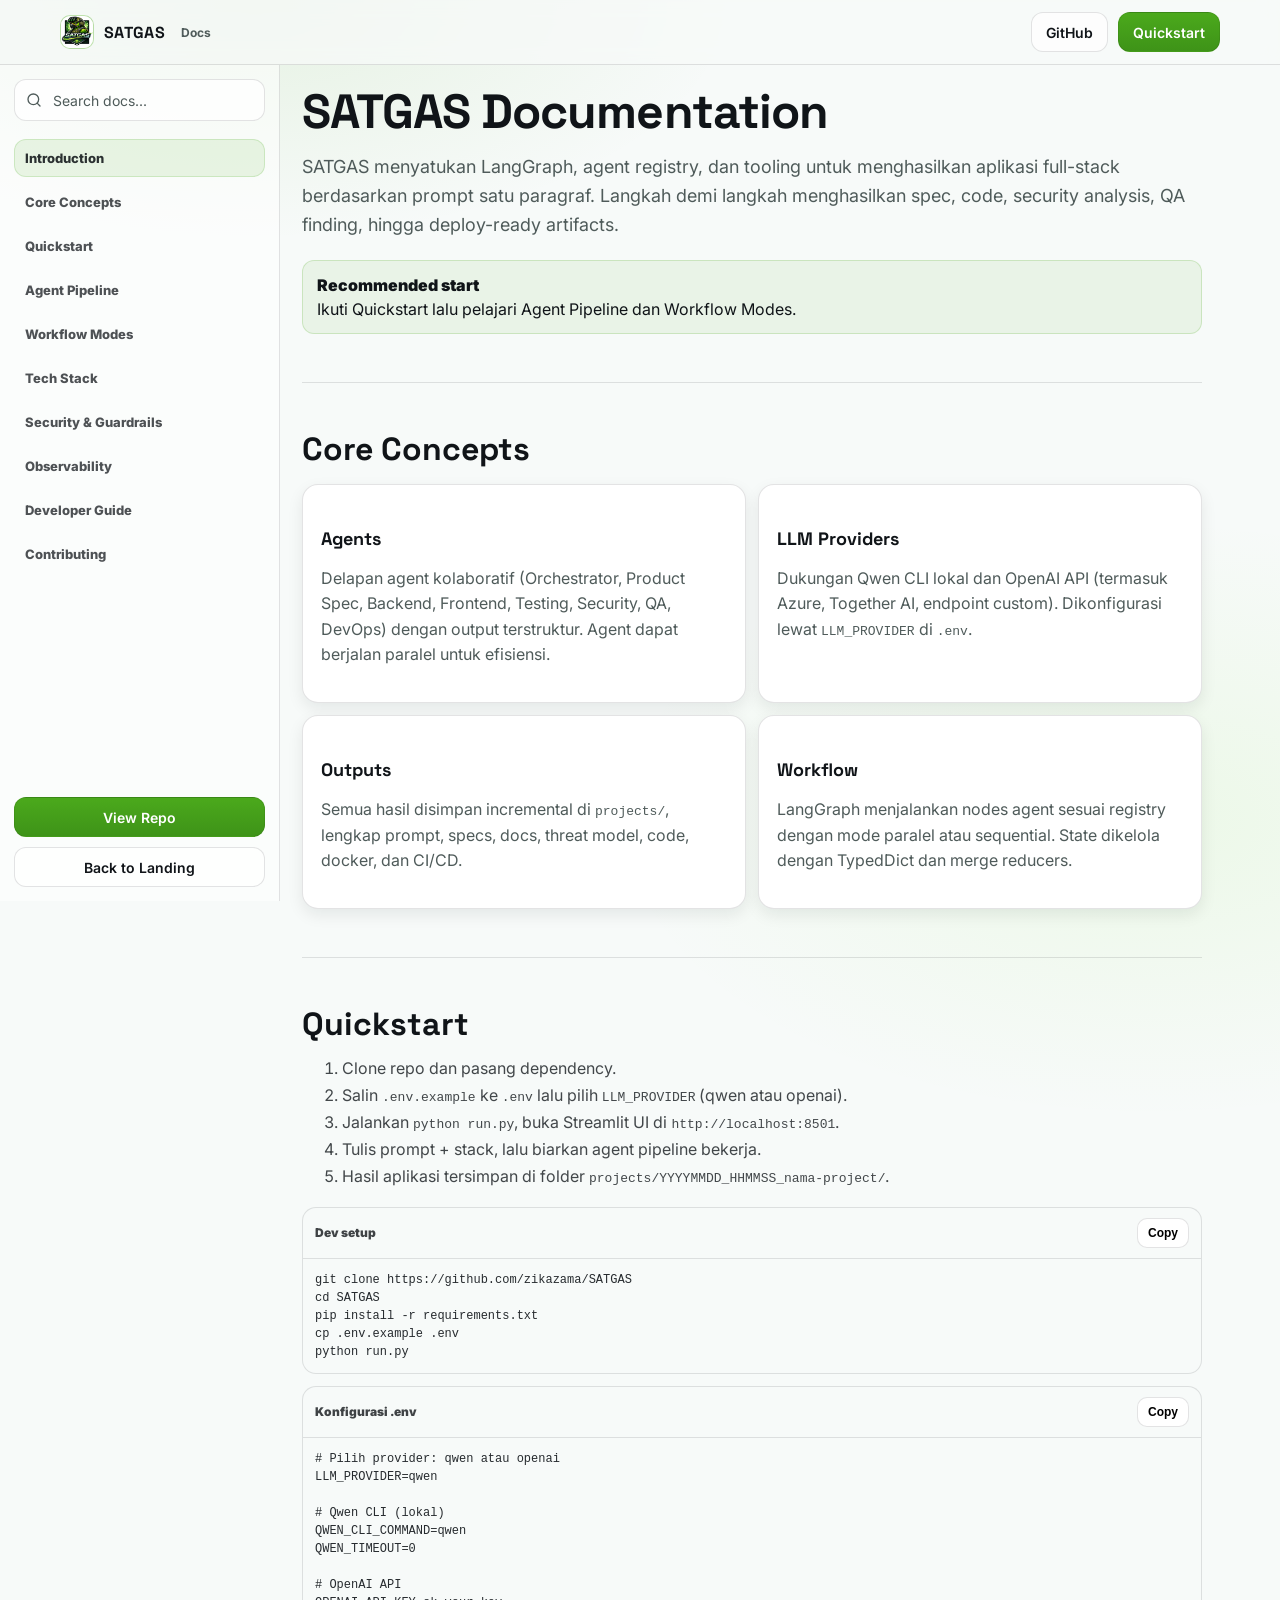
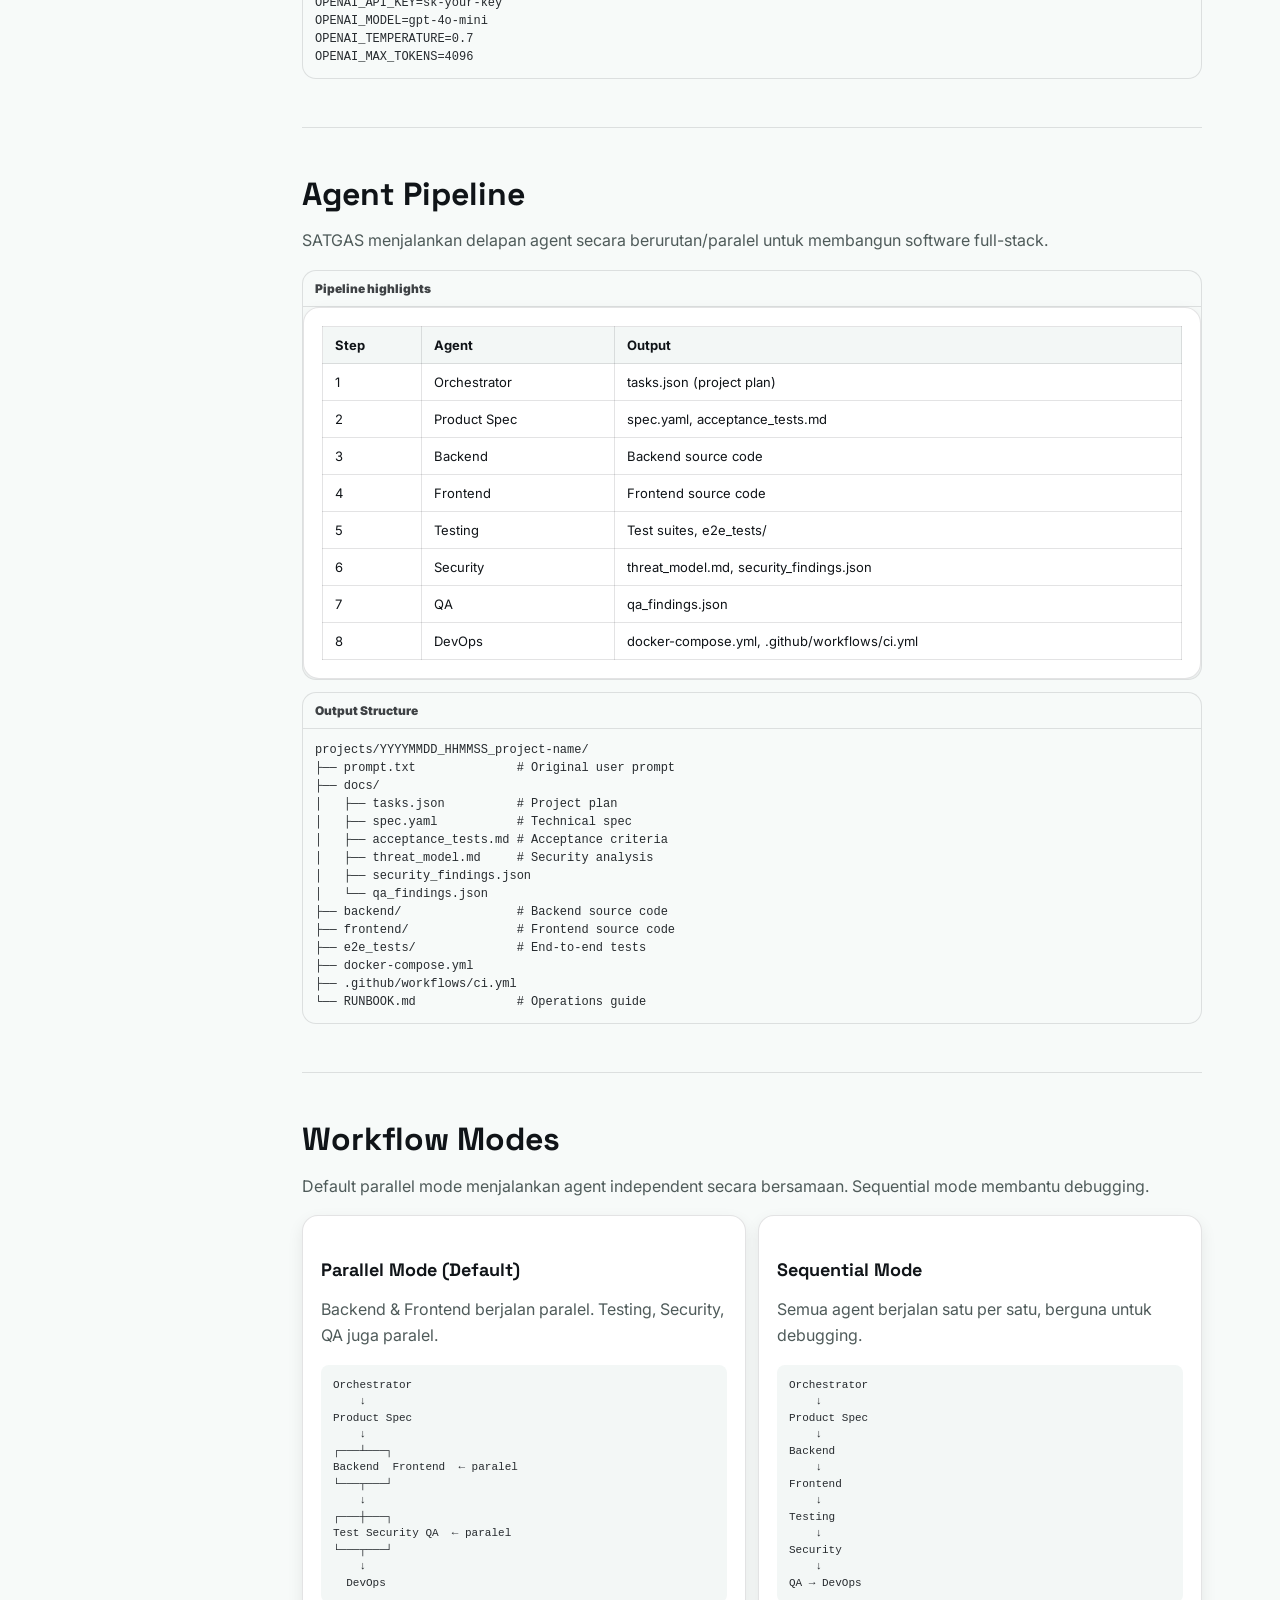
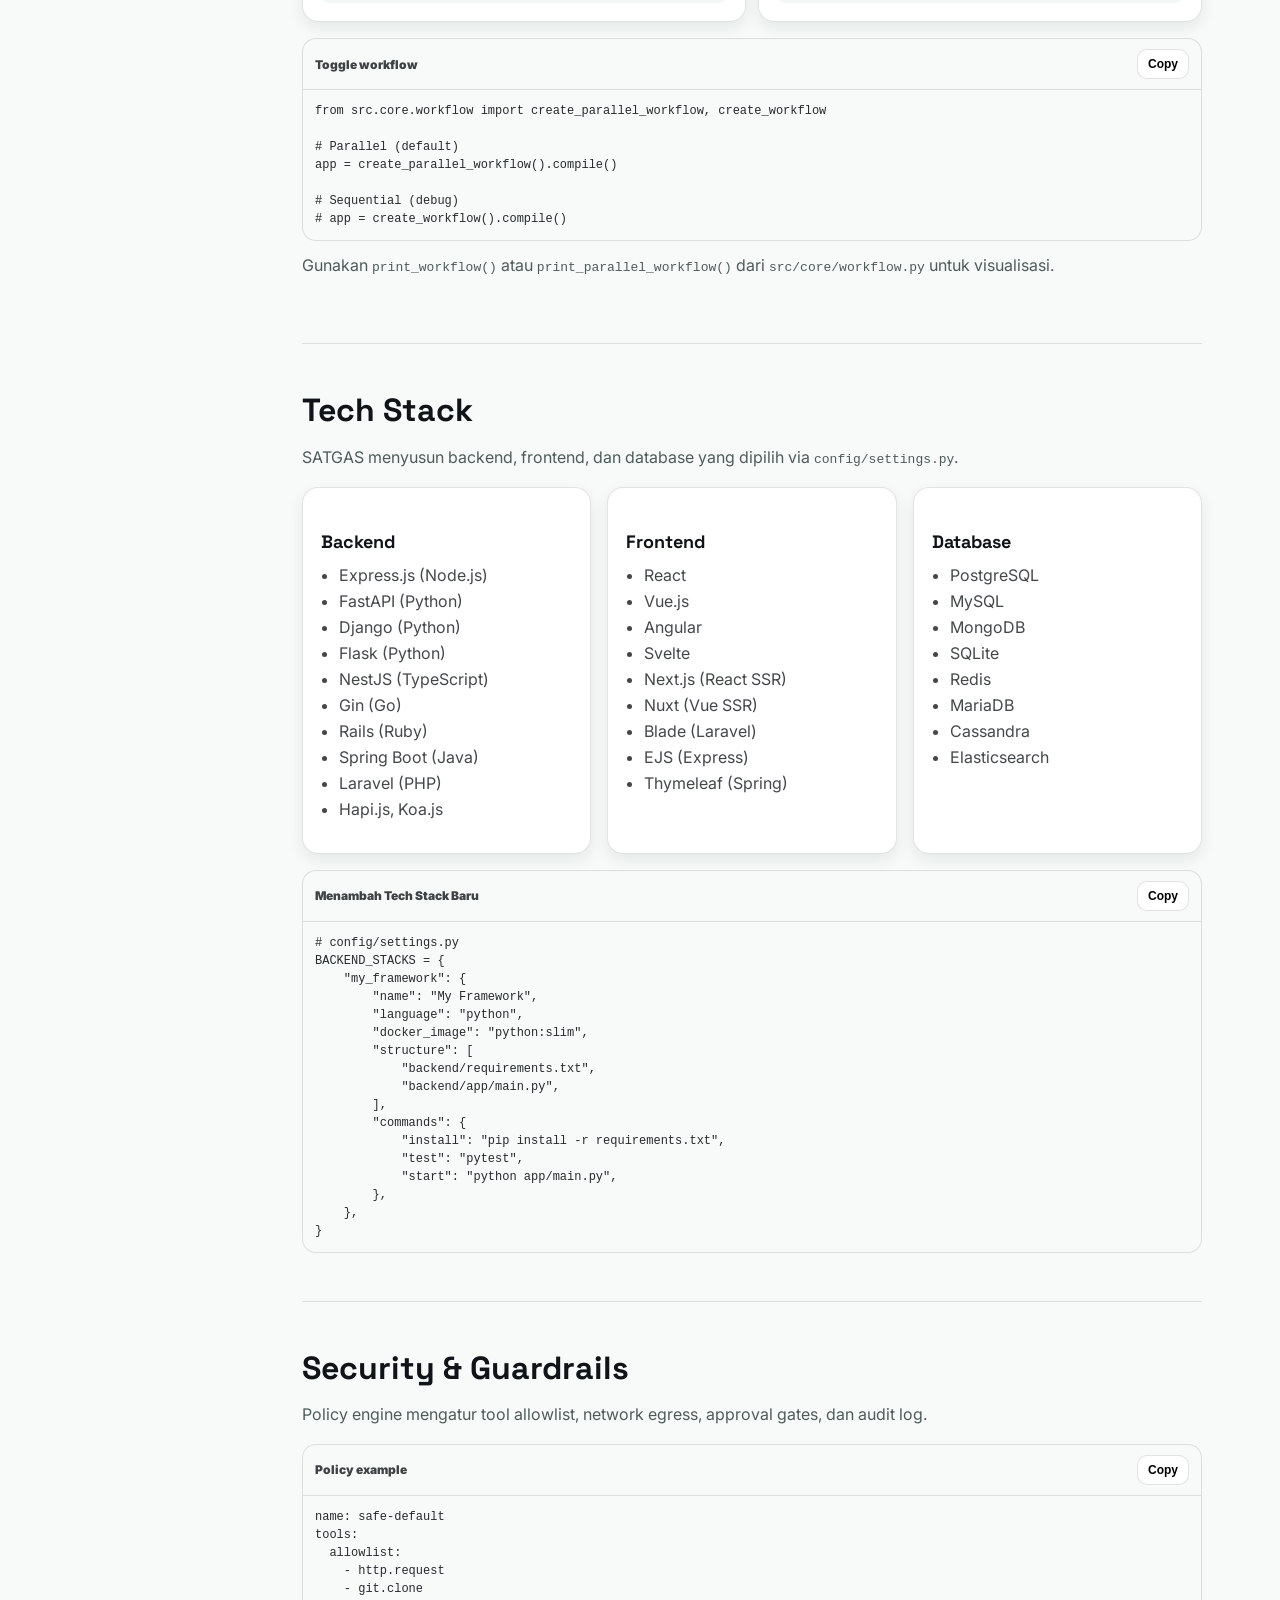
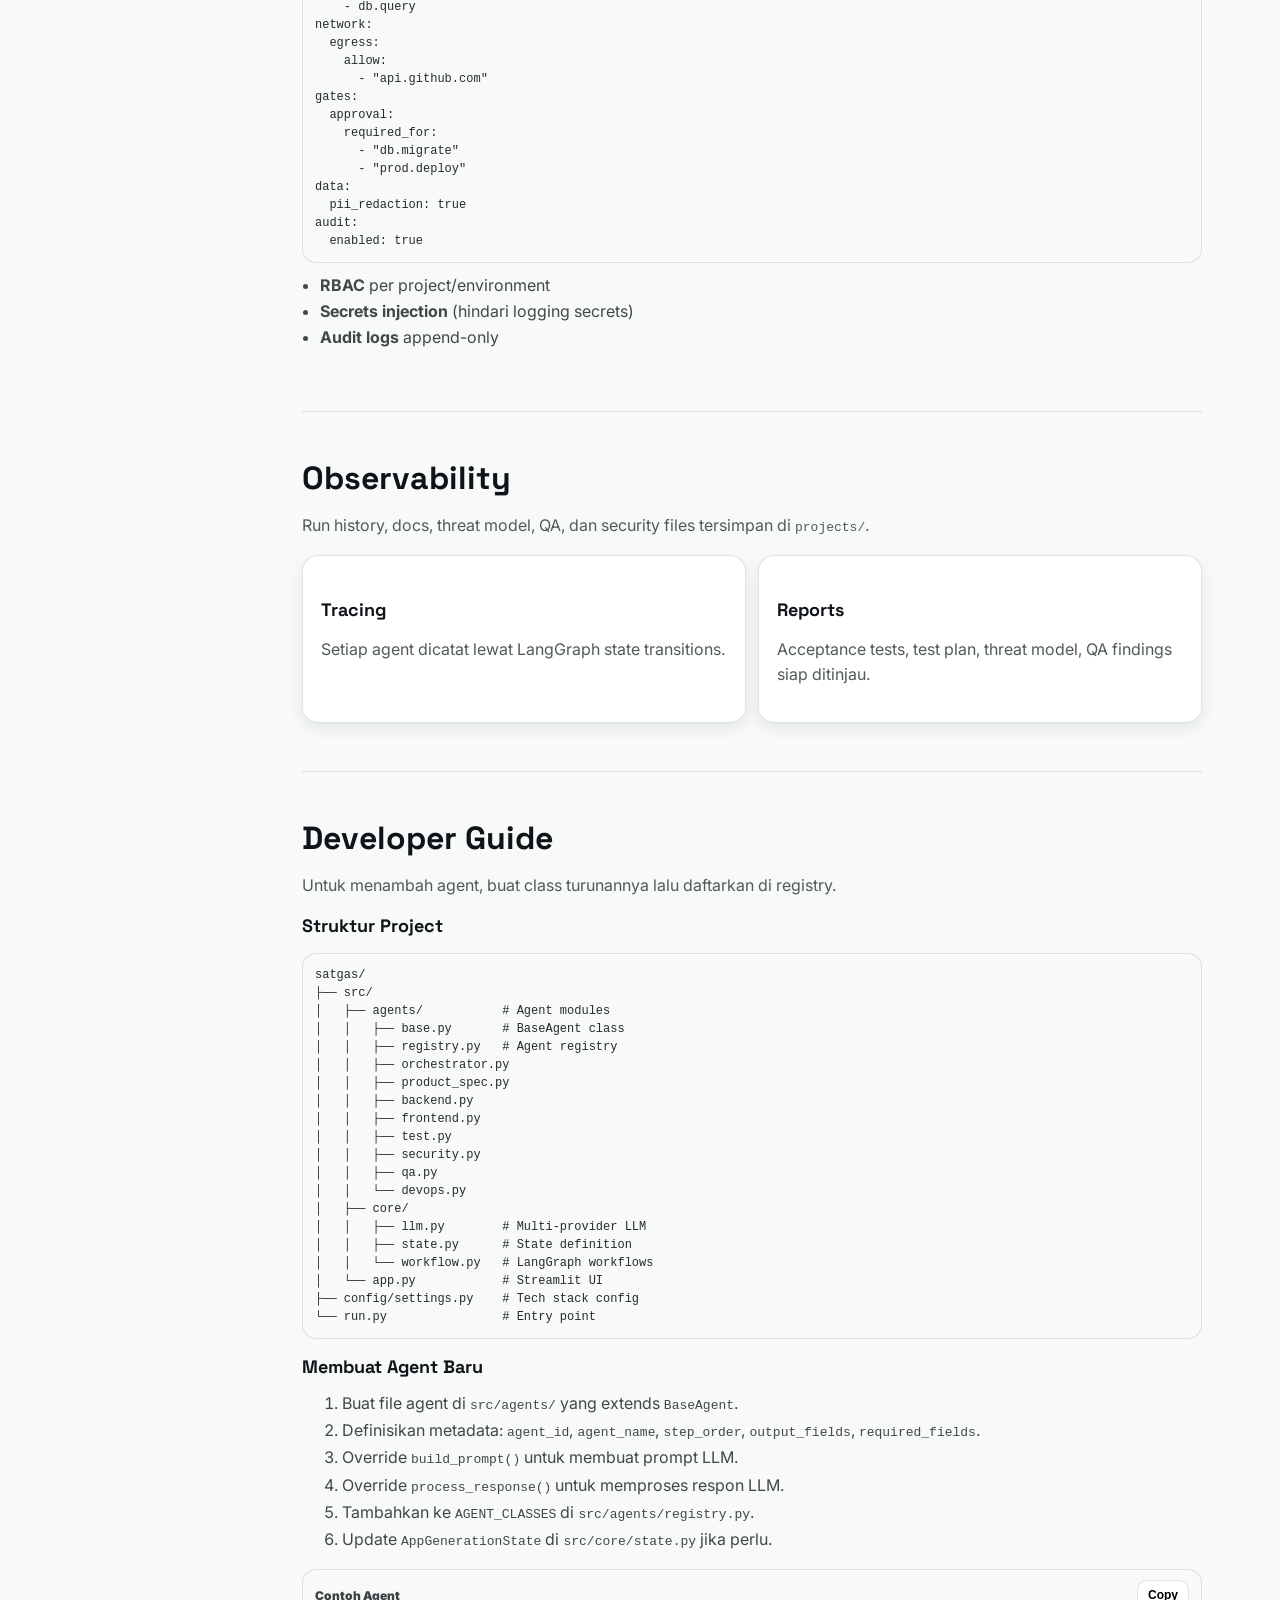
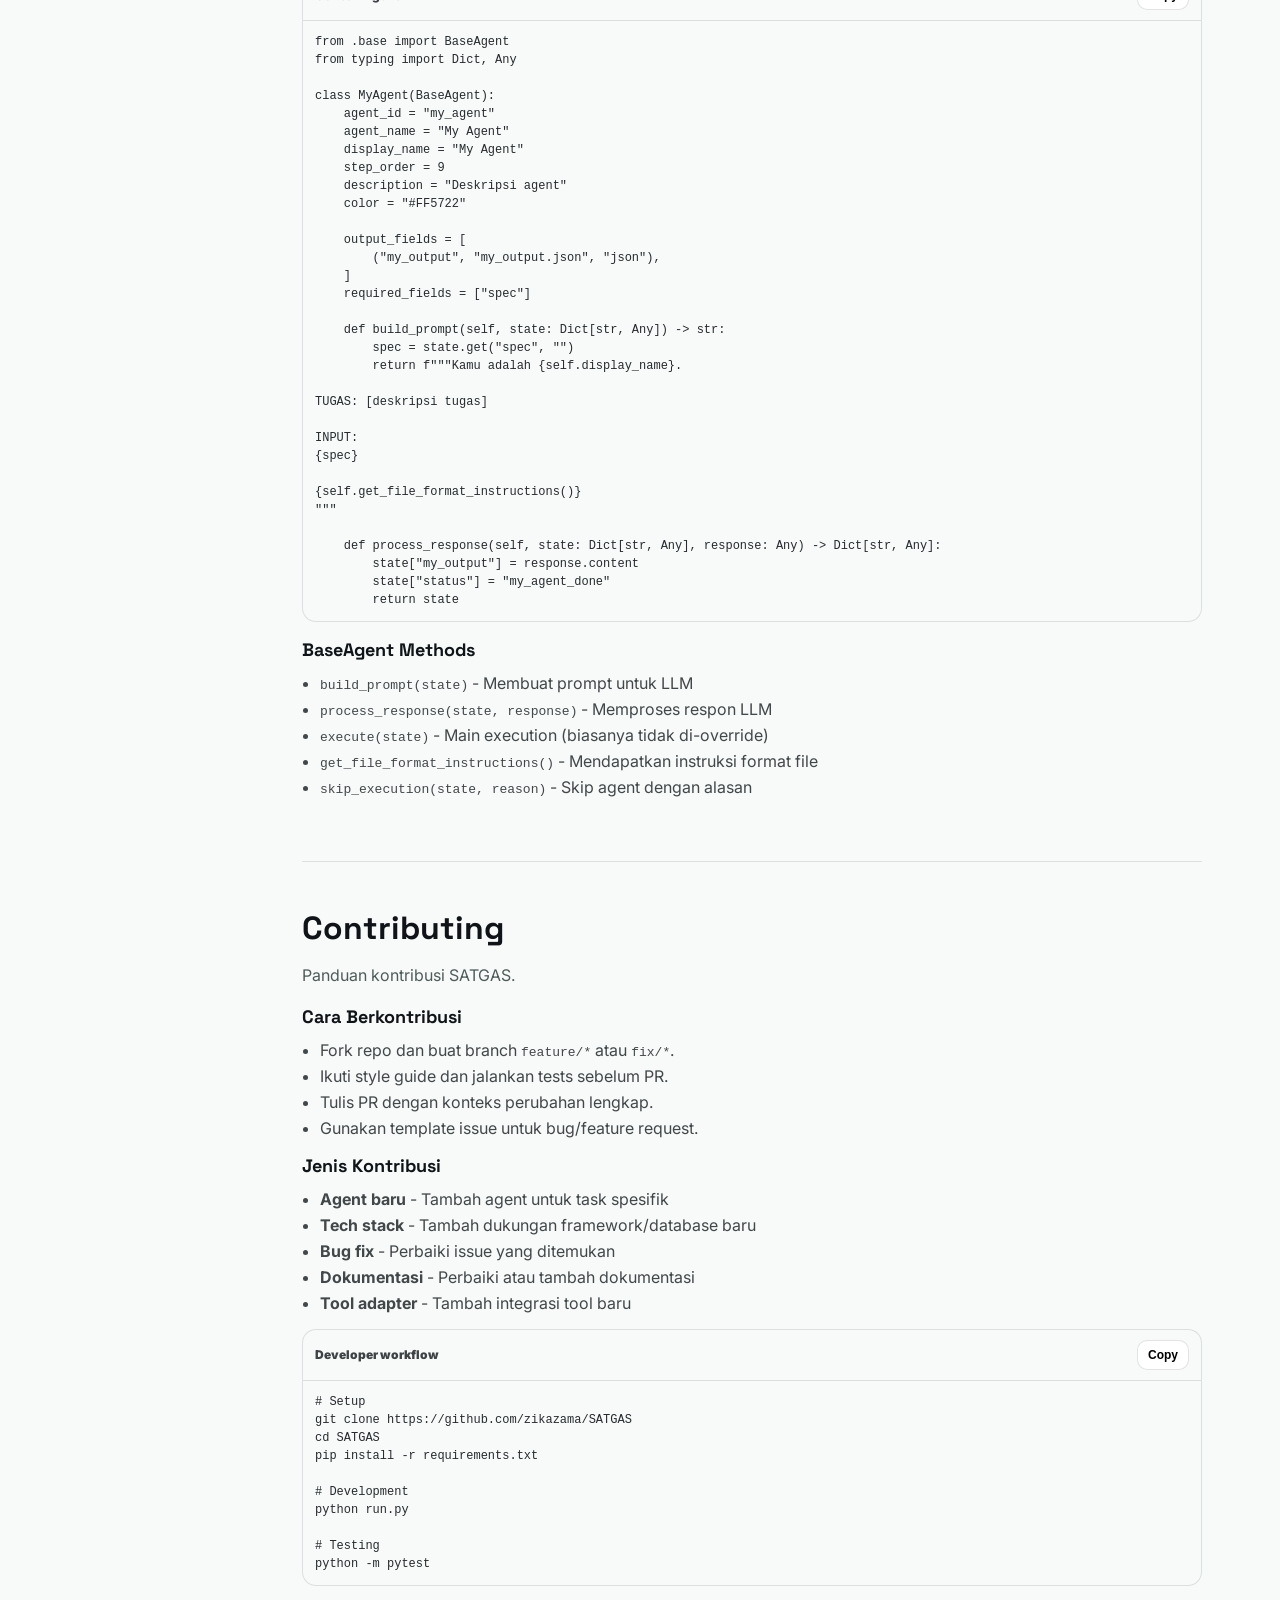
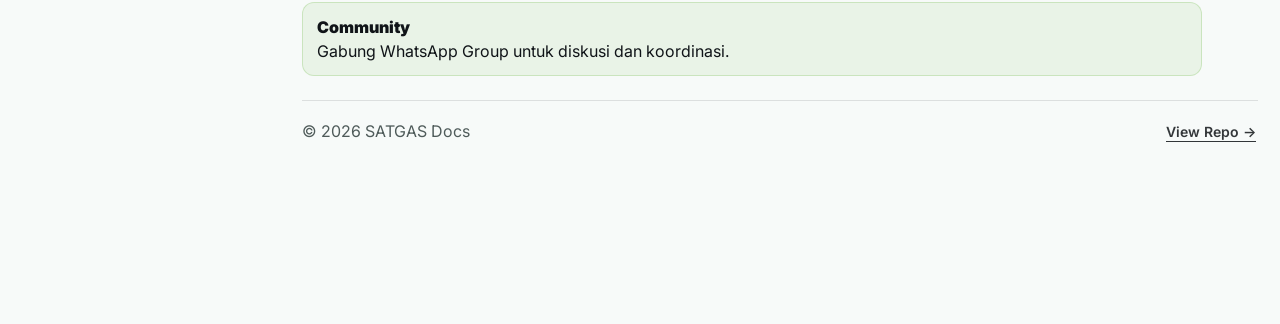
==== docs.html @ 2fea2309 "feat: all" ====
<!DOCTYPE html>
<html lang="id">
<head>
  <meta charset="utf-8" />
  <meta name="viewport" content="width=device-width, initial-scale=1" />
  <title>SATGAS Docs</title>
  <meta name="description" content="Dokumentasi SATGAS: quickstart, konsep, policy, API, security, observability, deployment, dan contributing." />
  <link rel="preconnect" href="https://fonts.googleapis.com">
  <link rel="preconnect" href="https://fonts.gstatic.com" crossorigin>
  <link href="https://fonts.googleapis.com/css2?family=Inter:wght@400;500;600;700&family=Space+Grotesk:wght@600;700&display=swap" rel="stylesheet">
  <link rel="icon" type="image/png" href="assets/satgas-logo.png" sizes="32x32" />
  <link rel="stylesheet" href="css/style.css" />
  </head>

<body>
  <header class="topbar topbar--docs">
    <div class="container topbar__inner">
      <a class="brand" href="index.html">
        <span class="brand__mark" aria-hidden="true">
          <img src="assets/satgas-logo.png" alt="SATGAS logo" onerror="this.style.display='none'; this.parentElement.classList.add('brand__mark--fallback');" />
          <span class="brand__fallback"></span>
        </span>
        <span class="brand__name">SATGAS</span>
        <span class="brand__tag">Docs</span>
      </a>

      <div class="topbar__actions">
        <a class="btn btn--ghost" href="https://github.com/zikazama/SATGAS" target="_blank" rel="noopener">GitHub</a>
        <a class="btn btn--primary" href="docs.html#quickstart">Quickstart</a>
        <button class="iconbtn" id="navToggle" aria-label="Open docs menu" aria-controls="navDrawer" aria-expanded="false">
          <span class="iconbtn__bar"></span>
          <span class="iconbtn__bar"></span>
          <span class="iconbtn__bar"></span>
        </button>
      </div>
    </div>
  </header>

  <div class="docs">
    <aside class="docs__sidebar" id="docsSidebar">
      <div class="docs__search">
        <div class="search-input">
          <svg class="search-input__icon" width="16" height="16" viewBox="0 0 24 24" fill="none" stroke="currentColor" stroke-width="2" stroke-linecap="round" stroke-linejoin="round">
            <circle cx="11" cy="11" r="8"></circle>
            <line x1="21" y1="21" x2="16.65" y2="16.65"></line>
          </svg>
          <input class="search-input__field" id="docSearch" type="search" placeholder="Search docs..." autocomplete="off" />
        </div>
      </div>

      <nav class="docs__nav" id="docsNav">
        <a href="#intro">Introduction</a>
        <a href="#concepts">Core Concepts</a>
        <a href="#quickstart">Quickstart</a>
        <a href="#pipeline">Agent Pipeline</a>
        <a href="#workflow">Workflow Modes</a>
        <a href="#techstack">Tech Stack</a>
        <a href="#security">Security & Guardrails</a>
        <a href="#observability">Observability</a>
        <a href="#developer">Developer Guide</a>
        <a href="#contributing">Contributing</a>
      </nav>

      <div class="docs__sidecta">
        <a class="btn btn--primary w-full" href="https://github.com/zikazama/SATGAS" target="_blank" rel="noopener">View Repo</a>
        <a class="btn btn--ghost w-full" href="index.html">Back to Landing</a>
      </div>
    </aside>

    <main class="docs__content" id="docsContent">
      <section class="doc" id="intro">
        <h1 class="h1">SATGAS Documentation</h1>
        <p class="lead">
          SATGAS menyatukan LangGraph, agent registry, dan tooling untuk menghasilkan aplikasi full-stack berdasarkan prompt satu paragraf.
          Langkah demi langkah menghasilkan spec, code, security analysis, QA finding, hingga deploy-ready artifacts.
        </p>

        <div class="callout">
          <div class="callout__title">Recommended start</div>
          <div class="callout__body">
            Ikuti <a href="#quickstart">Quickstart</a> lalu pelajari <a href="#pipeline">Agent Pipeline</a> dan <a href="#workflow">Workflow Modes</a>.
          </div>
        </div>
      </section>

      <section class="doc" id="concepts">
        <h2 class="h2">Core Concepts</h2>
        <div class="concepts-grid">
          <div class="card">
            <h3 class="h3">Agents</h3>
            <p class="muted">Delapan agent kolaboratif (Orchestrator, Product Spec, Backend, Frontend, Testing, Security, QA, DevOps) dengan output terstruktur. Agent dapat berjalan paralel untuk efisiensi.</p>
          </div>
          <div class="card">
            <h3 class="h3">LLM Providers</h3>
            <p class="muted">Dukungan Qwen CLI lokal dan OpenAI API (termasuk Azure, Together AI, endpoint custom). Dikonfigurasi lewat <code>LLM_PROVIDER</code> di <code>.env</code>.</p>
          </div>
          <div class="card">
            <h3 class="h3">Outputs</h3>
            <p class="muted">Semua hasil disimpan incremental di <code>projects/</code>, lengkap prompt, specs, docs, threat model, code, docker, dan CI/CD.</p>
          </div>
          <div class="card">
            <h3 class="h3">Workflow</h3>
            <p class="muted">LangGraph menjalankan nodes agent sesuai registry dengan mode paralel atau sequential. State dikelola dengan TypedDict dan merge reducers.</p>
          </div>
        </div>
      </section>

      <section class="doc" id="quickstart">
        <h2 class="h2">Quickstart</h2>
        <ol class="steps">
          <li>Clone repo dan pasang dependency.</li>
          <li>Salin <code>.env.example</code> ke <code>.env</code> lalu pilih <code>LLM_PROVIDER</code> (qwen atau openai).</li>
          <li>Jalankan <code>python run.py</code>, buka Streamlit UI di <code>http://localhost:8501</code>.</li>
          <li>Tulis prompt + stack, lalu biarkan agent pipeline bekerja.</li>
          <li>Hasil aplikasi tersimpan di folder <code>projects/YYYYMMDD_HHMMSS_nama-project/</code>.</li>
        </ol>

        <div class="codecard">
          <div class="codecard__head">
            <span>Dev setup</span>
            <button class="btn btn--tiny" data-copy="#qsCode">Copy</button>
          </div>
          <pre class="code" id="qsCode"><code>git clone https://github.com/zikazama/SATGAS
cd SATGAS
pip install -r requirements.txt
cp .env.example .env
python run.py</code></pre>
        </div>

        <div class="codecard" style="margin-top:12px">
          <div class="codecard__head">
            <span>Konfigurasi .env</span>
            <button class="btn btn--tiny" data-copy="#envCode">Copy</button>
          </div>
          <pre class="code" id="envCode"><code># Pilih provider: qwen atau openai
LLM_PROVIDER=qwen

# Qwen CLI (lokal)
QWEN_CLI_COMMAND=qwen
QWEN_TIMEOUT=0

# OpenAI API
OPENAI_API_KEY=sk-your-key
OPENAI_MODEL=gpt-4o-mini
OPENAI_TEMPERATURE=0.7
OPENAI_MAX_TOKENS=4096</code></pre>
        </div>
      </section>

      <section class="doc" id="pipeline">
        <h2 class="h2">Agent Pipeline</h2>
        <p class="muted">SATGAS menjalankan delapan agent secara berurutan/paralel untuk membangun software full-stack.</p>
        <div class="codecard">
          <div class="codecard__head">
            <span>Pipeline highlights</span>
          </div>
          <div class="card">
            <table>
              <thead>
                <tr>
                  <th>Step</th>
                  <th>Agent</th>
                  <th>Output</th>
                </tr>
              </thead>
              <tbody>
                <tr><td>1</td><td>Orchestrator</td><td>tasks.json (project plan)</td></tr>
                <tr><td>2</td><td>Product Spec</td><td>spec.yaml, acceptance_tests.md</td></tr>
                <tr><td>3</td><td>Backend</td><td>Backend source code</td></tr>
                <tr><td>4</td><td>Frontend</td><td>Frontend source code</td></tr>
                <tr><td>5</td><td>Testing</td><td>Test suites, e2e_tests/</td></tr>
                <tr><td>6</td><td>Security</td><td>threat_model.md, security_findings.json</td></tr>
                <tr><td>7</td><td>QA</td><td>qa_findings.json</td></tr>
                <tr><td>8</td><td>DevOps</td><td>docker-compose.yml, .github/workflows/ci.yml</td></tr>
              </tbody>
            </table>
          </div>
        </div>

        <div class="codecard" style="margin-top:12px">
          <div class="codecard__head">
            <span>Output Structure</span>
          </div>
          <pre class="code"><code>projects/YYYYMMDD_HHMMSS_project-name/
├── prompt.txt              # Original user prompt
├── docs/
│   ├── tasks.json          # Project plan
│   ├── spec.yaml           # Technical spec
│   ├── acceptance_tests.md # Acceptance criteria
│   ├── threat_model.md     # Security analysis
│   ├── security_findings.json
│   └── qa_findings.json
├── backend/                # Backend source code
├── frontend/               # Frontend source code
├── e2e_tests/              # End-to-end tests
├── docker-compose.yml
├── .github/workflows/ci.yml
└── RUNBOOK.md              # Operations guide</code></pre>
        </div>
      </section>

      <section class="doc" id="workflow">
        <h2 class="h2">Workflow Modes</h2>
        <p class="muted">Default parallel mode menjalankan agent independent secara bersamaan. Sequential mode membantu debugging.</p>

        <div class="grid2" style="margin:16px 0">
          <div class="card">
            <h3 class="h3">Parallel Mode (Default)</h3>
            <p class="muted">Backend & Frontend berjalan paralel. Testing, Security, QA juga paralel.</p>
            <pre class="code" style="font-size:11px;background:var(--surface-2);border-radius:8px;margin-top:10px"><code>Orchestrator
    ↓
Product Spec
    ↓
┌───┴───┐
Backend  Frontend  ← paralel
└───┬───┘
    ↓
┌───┼───┐
Test Security QA  ← paralel
└───┬───┘
    ↓
  DevOps</code></pre>
          </div>
          <div class="card">
            <h3 class="h3">Sequential Mode</h3>
            <p class="muted">Semua agent berjalan satu per satu, berguna untuk debugging.</p>
            <pre class="code" style="font-size:11px;background:var(--surface-2);border-radius:8px;margin-top:10px"><code>Orchestrator
    ↓
Product Spec
    ↓
Backend
    ↓
Frontend
    ↓
Testing
    ↓
Security
    ↓
QA → DevOps</code></pre>
          </div>
        </div>

        <div class="codecard">
          <div class="codecard__head">
            <span>Toggle workflow</span>
            <button class="btn btn--tiny" data-copy="#workflowCode">Copy</button>
          </div>
          <pre class="code" id="workflowCode"><code>from src.core.workflow import create_parallel_workflow, create_workflow

# Parallel (default)
app = create_parallel_workflow().compile()

# Sequential (debug)
# app = create_workflow().compile()</code></pre>
        </div>

        <p class="muted" style="margin-top:12px">Gunakan <code>print_workflow()</code> atau <code>print_parallel_workflow()</code> dari <code>src/core/workflow.py</code> untuk visualisasi.</p>
      </section>

      <section class="doc" id="techstack">
        <h2 class="h2">Tech Stack</h2>
        <p class="muted">SATGAS menyusun backend, frontend, dan database yang dipilih via <code>config/settings.py</code>.</p>

        <div class="grid3">
          <div class="card">
            <h3 class="h3">Backend</h3>
            <ul class="list">
              <li>Express.js (Node.js)</li>
              <li>FastAPI (Python)</li>
              <li>Django (Python)</li>
              <li>Flask (Python)</li>
              <li>NestJS (TypeScript)</li>
              <li>Gin (Go)</li>
              <li>Rails (Ruby)</li>
              <li>Spring Boot (Java)</li>
              <li>Laravel (PHP)</li>
              <li>Hapi.js, Koa.js</li>
            </ul>
          </div>
          <div class="card">
            <h3 class="h3">Frontend</h3>
            <ul class="list">
              <li>React</li>
              <li>Vue.js</li>
              <li>Angular</li>
              <li>Svelte</li>
              <li>Next.js (React SSR)</li>
              <li>Nuxt (Vue SSR)</li>
              <li>Blade (Laravel)</li>
              <li>EJS (Express)</li>
              <li>Thymeleaf (Spring)</li>
            </ul>
          </div>
          <div class="card">
            <h3 class="h3">Database</h3>
            <ul class="list">
              <li>PostgreSQL</li>
              <li>MySQL</li>
              <li>MongoDB</li>
              <li>SQLite</li>
              <li>Redis</li>
              <li>MariaDB</li>
              <li>Cassandra</li>
              <li>Elasticsearch</li>
            </ul>
          </div>
        </div>

        <div class="codecard" style="margin-top:16px">
          <div class="codecard__head">
            <span>Menambah Tech Stack Baru</span>
            <button class="btn btn--tiny" data-copy="#stackCode">Copy</button>
          </div>
          <pre class="code" id="stackCode"><code># config/settings.py
BACKEND_STACKS = {
    "my_framework": {
        "name": "My Framework",
        "language": "python",
        "docker_image": "python:slim",
        "structure": [
            "backend/requirements.txt",
            "backend/app/main.py",
        ],
        "commands": {
            "install": "pip install -r requirements.txt",
            "test": "pytest",
            "start": "python app/main.py",
        },
    },
}</code></pre>
        </div>
      </section>

      <section class="doc" id="security">
        <h2 class="h2">Security & Guardrails</h2>
        <p class="muted">Policy engine mengatur tool allowlist, network egress, approval gates, dan audit log.</p>

        <div class="codecard">
          <div class="codecard__head">
            <span>Policy example</span>
            <button class="btn btn--tiny" data-copy="#policyCode">Copy</button>
          </div>
          <pre class="code" id="policyCode"><code>name: safe-default
tools:
  allowlist:
    - http.request
    - git.clone
    - db.query
network:
  egress:
    allow:
      - "api.github.com"
gates:
  approval:
    required_for:
      - "db.migrate"
      - "prod.deploy"
data:
  pii_redaction: true
audit:
  enabled: true</code></pre>
        </div>

        <ul class="list">
          <li><b>RBAC</b> per project/environment</li>
          <li><b>Secrets injection</b> (hindari logging secrets)</li>
          <li><b>Audit logs</b> append-only</li>
        </ul>
      </section>

      <section class="doc" id="observability">
        <h2 class="h2">Observability</h2>
        <p class="muted">Run history, docs, threat model, QA, dan security files tersimpan di <code>projects/</code>.</p>
        <div class="grid2">
          <div class="card">
            <h3 class="h3">Tracing</h3>
            <p class="muted">Setiap agent dicatat lewat LangGraph state transitions.</p>
          </div>
          <div class="card">
            <h3 class="h3">Reports</h3>
            <p class="muted">Acceptance tests, test plan, threat model, QA findings siap ditinjau.</p>
          </div>
        </div>
      </section>

      <section class="doc" id="developer">
        <h2 class="h2">Developer Guide</h2>
        <p class="muted">Untuk menambah agent, buat class turunannya lalu daftarkan di registry.</p>

        <h3 class="h3" style="margin-top:16px">Struktur Project</h3>
        <div class="codecard">
          <pre class="code"><code>satgas/
├── src/
│   ├── agents/           # Agent modules
│   │   ├── base.py       # BaseAgent class
│   │   ├── registry.py   # Agent registry
│   │   ├── orchestrator.py
│   │   ├── product_spec.py
│   │   ├── backend.py
│   │   ├── frontend.py
│   │   ├── test.py
│   │   ├── security.py
│   │   ├── qa.py
│   │   └── devops.py
│   ├── core/
│   │   ├── llm.py        # Multi-provider LLM
│   │   ├── state.py      # State definition
│   │   └── workflow.py   # LangGraph workflows
│   └── app.py            # Streamlit UI
├── config/settings.py    # Tech stack config
└── run.py                # Entry point</code></pre>
        </div>

        <h3 class="h3" style="margin-top:16px">Membuat Agent Baru</h3>
        <ol class="steps">
          <li>Buat file agent di <code>src/agents/</code> yang extends <code>BaseAgent</code>.</li>
          <li>Definisikan metadata: <code>agent_id</code>, <code>agent_name</code>, <code>step_order</code>, <code>output_fields</code>, <code>required_fields</code>.</li>
          <li>Override <code>build_prompt()</code> untuk membuat prompt LLM.</li>
          <li>Override <code>process_response()</code> untuk memproses respon LLM.</li>
          <li>Tambahkan ke <code>AGENT_CLASSES</code> di <code>src/agents/registry.py</code>.</li>
          <li>Update <code>AppGenerationState</code> di <code>src/core/state.py</code> jika perlu.</li>
        </ol>

        <div class="codecard" style="margin-top:12px">
          <div class="codecard__head">
            <span>Contoh Agent</span>
            <button class="btn btn--tiny" data-copy="#agentCode">Copy</button>
          </div>
          <pre class="code" id="agentCode"><code>from .base import BaseAgent
from typing import Dict, Any

class MyAgent(BaseAgent):
    agent_id = "my_agent"
    agent_name = "My Agent"
    display_name = "My Agent"
    step_order = 9
    description = "Deskripsi agent"
    color = "#FF5722"

    output_fields = [
        ("my_output", "my_output.json", "json"),
    ]
    required_fields = ["spec"]

    def build_prompt(self, state: Dict[str, Any]) -> str:
        spec = state.get("spec", "")
        return f"""Kamu adalah {self.display_name}.

TUGAS: [deskripsi tugas]

INPUT:
{spec}

{self.get_file_format_instructions()}
"""

    def process_response(self, state: Dict[str, Any], response: Any) -> Dict[str, Any]:
        state["my_output"] = response.content
        state["status"] = "my_agent_done"
        return state</code></pre>
        </div>

        <h3 class="h3" style="margin-top:16px">BaseAgent Methods</h3>
        <ul class="list">
          <li><code>build_prompt(state)</code> - Membuat prompt untuk LLM</li>
          <li><code>process_response(state, response)</code> - Memproses respon LLM</li>
          <li><code>execute(state)</code> - Main execution (biasanya tidak di-override)</li>
          <li><code>get_file_format_instructions()</code> - Mendapatkan instruksi format file</li>
          <li><code>skip_execution(state, reason)</code> - Skip agent dengan alasan</li>
        </ul>
      </section>

      <section class="doc" id="contributing">
        <h2 class="h2">Contributing</h2>
        <p class="muted">Panduan kontribusi SATGAS.</p>

        <h3 class="h3" style="margin-top:16px">Cara Berkontribusi</h3>
        <ul class="list">
          <li>Fork repo dan buat branch <code>feature/*</code> atau <code>fix/*</code>.</li>
          <li>Ikuti style guide dan jalankan tests sebelum PR.</li>
          <li>Tulis PR dengan konteks perubahan lengkap.</li>
          <li>Gunakan template issue untuk bug/feature request.</li>
        </ul>

        <h3 class="h3" style="margin-top:16px">Jenis Kontribusi</h3>
        <ul class="list">
          <li><b>Agent baru</b> - Tambah agent untuk task spesifik</li>
          <li><b>Tech stack</b> - Tambah dukungan framework/database baru</li>
          <li><b>Bug fix</b> - Perbaiki issue yang ditemukan</li>
          <li><b>Dokumentasi</b> - Perbaiki atau tambah dokumentasi</li>
          <li><b>Tool adapter</b> - Tambah integrasi tool baru</li>
        </ul>

        <div class="codecard" style="margin-top:12px">
          <div class="codecard__head">
            <span>Developer workflow</span>
            <button class="btn btn--tiny" data-copy="#devCode">Copy</button>
          </div>
          <pre class="code" id="devCode"><code># Setup
git clone https://github.com/zikazama/SATGAS
cd SATGAS
pip install -r requirements.txt

# Development
python run.py

# Testing
python -m pytest</code></pre>
        </div>

        <div class="callout" style="margin-top:16px">
          <div class="callout__title">Community</div>
          <div class="callout__body">
            Gabung <a href="https://chat.whatsapp.com/91h0XT04hsEFBnlS4LWrLb" target="_blank">WhatsApp Group</a> untuk diskusi dan koordinasi.
          </div>
        </div>
      </section>

      <footer class="doc__footer">
        <span class="muted">© <span id="year"></span> SATGAS Docs</span>
        <a class="btn btn--link" href="https://github.com/zikazama/SATGAS" target="_blank" rel="noopener">View Repo →</a>
      </footer>
    </main>
  </div>

  <!-- Mobile Docs Drawer -->
  <div class="drawer" id="navDrawer" aria-hidden="true">
    <div class="drawer__panel drawer__panel--docs">
      <div class="drawer__head">
        <span class="drawer__title">Docs</span>
        <button class="iconbtn iconbtn--x" id="navClose" aria-label="Close menu">
          <span></span><span></span>
        </button>
      </div>
      <div class="drawer__links" id="docsDrawerLinks"></div>
      <div class="drawer__cta">
        <a class="btn btn--whatsapp w-full" href="https://chat.whatsapp.com/91h0XT04hsEFBnlS4LWrLb" target="_blank" rel="noopener">WhatsApp Group</a>
        <a class="btn btn--primary w-full" href="https://github.com/zikazama/SATGAS" target="_blank" rel="noopener">View Repo</a>
        <a class="btn btn--ghost w-full" href="index.html">Back to Landing</a>
      </div>
    </div>
    <div class="drawer__backdrop" id="navBackdrop"></div>
  </div>

  <script src="js/app.js"></script>
</body>
</html>
---- css/style.css ----
:root{
  /* Brand Palette */
  --primary-500:#4BA91C;
  --accent-500:#6BE31E;

  --neutral-900:#1C1F23;
  --neutral-800:#252A2F;
  --neutral-700:#30353A;
  --neutral-500:#9EA7A6;
  --neutral-200:#E0E8E6;
  --neutral-150:#EEF3F2;
  --neutral-100:#F6F8F8;

  /* Light theme */
  --bg:#F7FAF9;
  --surface:#FFFFFF;
  --surface-2:#F3F7F6;
  --text:#101418;
  --muted:#4F5B5A;
  --border:rgba(28,31,35,.12);

  --shadow: 0 10px 30px rgba(16,20,24,.10);
  --shadow-soft: 0 6px 16px rgba(16,20,24,.08);

  --radius:16px;
  --radius-sm:12px;

  --font-body: "Inter", system-ui, -apple-system, Segoe UI, Roboto, Arial, sans-serif;
  --font-head: "Space Grotesk", var(--font-body);
}

*{box-sizing:border-box}
html{scroll-behavior:smooth}
body{
  margin:0;
  font-family:var(--font-body);
  color:var(--text);
  background:
    radial-gradient(800px 400px at 20% 0%, rgba(75,169,28,.10), transparent 60%),
    radial-gradient(900px 500px at 90% 10%, rgba(107,227,30,.08), transparent 60%),
    var(--bg);
  min-height:100vh;
}
a{color:inherit; text-decoration:none}
img{max-width:100%; display:block}
.container{max-width:1200px; margin:0 auto; padding:0 20px}
.section{padding:64px 0}
.section--soft{
  background:linear-gradient(180deg, rgba(255,255,255,.55), rgba(255,255,255,0));
  border-top:1px solid var(--border);
  border-bottom:1px solid var(--border)
}
.section__head{margin-bottom:20px}
.h1{font-family:var(--font-head); font-size:48px; line-height:1.05; letter-spacing:-.02em; margin:0 0 12px}
.h2{font-family:var(--font-head); font-size:32px; line-height:1.15; margin:0 0 8px}
.h3{font-family:var(--font-head); font-size:18px; margin:0 0 8px}
.lead{font-size:18px; line-height:1.6; color:var(--muted); margin:0 0 16px}
.muted{color:var(--muted)}
.note{margin-top:16px; padding:14px 16px; background:var(--surface); border:1px solid var(--border); border-radius:var(--radius-sm); box-shadow:var(--shadow-soft)}
.grad{background:linear-gradient(90deg, var(--primary-500), var(--accent-500)); -webkit-background-clip:text; background-clip:text; color:transparent}

/* Topbar */
.topbar{
  position:sticky; top:0; z-index:50;
  backdrop-filter: blur(10px);
  background: rgba(247,250,249,.75);
  border-bottom:1px solid var(--border);
}
.topbar__inner{display:flex; align-items:center; justify-content:space-between; height:64px; gap:16px; padding:0 20px}
.topbar--docs .nav{display:none}

.brand{display:flex; align-items:center; gap:10px; font-weight:700}
.brand__mark{
  width:34px; height:34px; border-radius:10px;
  background:linear-gradient(180deg, rgba(75,169,28,.18), rgba(107,227,30,.10));
  border:1px solid rgba(75,169,28,.25);
  display:flex; align-items:center; justify-content:center;
  overflow:hidden;
}
.brand__mark img{width:34px; height:34px; object-fit:cover}
.brand__mark--fallback{position:relative}
.brand__fallback{font-family:var(--font-head); font-weight:700; color:var(--neutral-800)}
.brand__name{font-family:var(--font-head); letter-spacing:.02em}
.brand__tag{font-size:12px; color:var(--muted); margin-left:6px; font-weight:700}

.nav{display:flex; align-items:center; gap:14px; font-size:14px; color:rgba(16,20,24,.85); justify-content:center; flex:1}
.nav a{padding:8px 10px; border-radius:10px; transition: background .2s, color .2s}
.nav a:hover{background:rgba(16,20,24,.04)}
.nav__github{
  border:1px solid var(--border);
  background:rgba(255,255,255,.65);
  font-weight:800;
}

.topbar__actions{display:flex; align-items:center; gap:10px; flex-wrap:wrap; justify-content:flex-end}
.topbar__actions > *{flex-shrink:0}
.topbar__actions a{white-space:nowrap}

/* Buttons */
.btn{
  display:inline-flex; align-items:center; justify-content:center;
  gap:8px;
  height:40px; padding:0 14px;
  border-radius:12px;
  border:1px solid var(--border);
  background:var(--surface);
  font-weight:600;
  font-size:14px;
}
.btn:hover{box-shadow:var(--shadow-soft)}
.btn--primary{
  background:linear-gradient(180deg, var(--primary-500), #3E9318);
  color:white;
  border-color:rgba(0,0,0,.08);
}
.btn--primary:hover{filter:brightness(1.02)}
.btn--ghost{background:rgba(255,255,255,.65)}
.btn--link{
  border:none; background:transparent; height:auto; padding:8px 2px;
  color:rgba(16,20,24,.85);
  text-decoration:underline;
  text-underline-offset:4px;
}
.btn--tiny{height:30px; padding:0 10px; border-radius:10px; font-size:12px}
.btn--whatsapp{
  background:linear-gradient(180deg, #25D366, #128C7E);
  color:white;
  border-color:rgba(0,0,0,.08);
}
.btn--whatsapp:hover{filter:brightness(1.05)}
.w-full{width:100%}
.btnrow{display:flex; gap:10px; flex-wrap:wrap}

.inline-icons{
  display:grid;
  grid-template-columns:repeat(auto-fit, minmax(130px, 1fr));
  gap:8px;
}

/* Icon button */
.iconbtn{
  width:48px; height:48px; border-radius:14px;
  border:1px solid var(--border);
  background:rgba(255,255,255,.65);
  display:none;
  align-items:center; justify-content:center; gap:5px;
}
.iconbtn__bar{
  width:16px; height:2px; background:rgba(16,20,24,.75);
  display:block; border-radius:2px;
}
.iconbtn--x{display:flex; position:relative}
.iconbtn--x span{
  position:absolute; width:18px; height:2px; background:rgba(16,20,24,.75);
}
.iconbtn--x span:first-child{transform:rotate(45deg)}
.iconbtn--x span:last-child{transform:rotate(-45deg)}

/* Hero */
.hero{padding-top:44px}
.hero{padding-top:72px; padding-bottom:72px;}
.hero__grid{display:grid; grid-template-columns: 1.05fr .95fr; gap:28px; align-items:start}
.hero__panel{
  display:flex;
  flex-direction:column;
  align-items:stretch;
  gap:16px;
}
.hero__panel .panel{
  background:linear-gradient(180deg, rgba(255,255,255,.98), rgba(243,247,246,.95));
  border:none;
  box-shadow:var(--shadow);
}
.hero__panel .panel__body{
  min-height:auto;
}
.badge{
  display:inline-flex; align-items:center; gap:8px;
  padding:8px 12px; border-radius:999px;
  background:rgba(75,169,28,.10);
  border:1px solid rgba(75,169,28,.18);
  color:rgba(16,20,24,.85);
  font-size:12px; font-weight:800;
  margin-bottom:14px;
}
.badge__dot{width:8px; height:8px; border-radius:999px; background:var(--primary-500); box-shadow:0 0 0 4px rgba(75,169,28,.14)}
.hero__cta{display:flex; flex-wrap:wrap; gap:10px; margin:18px 0 10px}
.trust{margin-top:10px}
.trust__label{font-size:12px; color:var(--muted); font-weight:800}
.trust__row{display:flex; flex-wrap:wrap; gap:8px; margin-top:8px}

.chip{
  display:inline-flex; align-items:center; justify-content:center;
  padding:6px 10px;
  border-radius:999px;
  border:1px solid var(--border);
  background:rgba(255,255,255,.7);
  font-size:12px;
  color:rgba(16,20,24,.80);
}
.chip--icon{font-weight:800}
.hero__panel{display:flex; flex-direction:column; gap:12px}
.hero__image{
  display:flex;
  justify-content:center;
  margin-top:16px;
}
.hero__image--full{
  margin-top:32px;
  text-align:center;
}
.hero__image img{
  max-width:100%;
  height:auto;
  border-radius:var(--radius);
  box-shadow:var(--shadow);
}
.hero__image--full img{
  max-width:800px;
  margin:0 auto;
}

/* Panels & Cards */
.panel, .card{
  background:var(--surface);
  border:1px solid var(--border);
  border-radius:var(--radius);
  box-shadow:var(--shadow-soft);
}
.panel__head{
  display:flex; align-items:center; justify-content:space-between;
  padding:14px 16px;
  border-bottom:1px solid var(--border);
}
.panel__title{font-weight:900; font-size:13px; color:rgba(16,20,24,.85)}
.panel__pill{
  font-size:12px; font-weight:900;
  padding:6px 10px; border-radius:999px;
  background:rgba(107,227,30,.10);
  border:1px solid rgba(107,227,30,.20);
  color:rgba(16,20,24,.80);
}
.panel__body{padding:16px}
.panel--thin .panel__body{padding:14px}

.card{padding:18px}
.card__icon{
  width:28px; height:28px; border-radius:10px;
  display:flex; align-items:center; justify-content:center;
  background:rgba(75,169,28,.10);
  border:1px solid rgba(75,169,28,.18);
  font-weight:900;
  margin-bottom:10px;
}

.list{margin:10px 0 0; padding-left:18px; color:rgba(16,20,24,.78)}
.list li{margin:6px 0}

.grid4{display:grid; grid-template-columns:repeat(auto-fit, minmax(240px, 1fr)); gap:12px}
.grid3{display:grid; grid-template-columns:repeat(3, minmax(240px, 1fr)); gap:16px}
.grid2{display:grid; grid-template-columns:repeat(auto-fit, minmax(220px, 1fr)); gap:12px}

/* KPI */
.kpi-grid{display:grid; grid-template-columns:repeat(4, 1fr); gap:10px; margin-bottom:14px}
.kpi{padding:10px 12px; border-radius:14px; border:1px solid var(--border); background:rgba(247,250,249,.55)}
.kpi__label{font-size:11px; color:var(--muted); font-weight:800}
.kpi__value{font-size:18px; font-weight:900; margin-top:4px}

/* Mini flow */
.mini-flow{display:flex; align-items:center; justify-content:space-between; gap:8px; margin:10px 0 14px}
.node{
  flex:1; text-align:center;
  padding:8px 10px; border-radius:12px;
  border:1px solid var(--border);
  background:rgba(255,255,255,.75);
  font-size:12px; font-weight:900;
}
.node.ok{border-color:rgba(75,169,28,.25); background:rgba(75,169,28,.08)}
.node.warn{border-color:rgba(234,179,8,.25); background:rgba(234,179,8,.08)}
.arrow{color:rgba(16,20,24,.45); font-weight:900}

/* Code blocks */
.codecard{border-radius:14px; border:1px solid var(--border); background:rgba(247,250,249,.6); overflow:hidden}
.codecard__head{display:flex; align-items:center; justify-content:space-between; padding:10px 12px; border-bottom:1px solid var(--border); font-size:12px; font-weight:900; color:rgba(16,20,24,.80)}
.code{margin:0; padding:12px; overflow:auto; font-family: ui-monospace, SFMono-Regular, Menlo, Monaco, Consolas, "Liberation Mono", "Courier New", monospace; font-size:12px; line-height:1.5; color:rgba(16,20,24,.90)}
.hint{font-size:12px; color:var(--muted); padding:0 12px 12px}

/* Architecture */
.arch{display:grid; grid-template-columns:repeat(3, 1fr); gap:12px}
.pillrow{display:flex; flex-wrap:wrap; gap:8px; margin-top:10px}
.pill{
  font-size:12px; font-weight:900;
  padding:6px 10px; border-radius:999px;
  border:1px solid var(--border);
  background:rgba(255,255,255,.75);
}

/* CTA */
.cta{display:grid; grid-template-columns:1fr 1fr; gap:14px; align-items:start}
.cta__buttons{display:flex; gap:10px; flex-wrap:wrap; margin-top:10px}
.cta__box{display:flex; flex-direction:column; gap:12px}

/* Sponsor Card */
.sponsor-card{
  margin-top:20px;
  background:linear-gradient(135deg, rgba(75,169,28,.08), rgba(107,227,30,.05));
  border:1px solid rgba(75,169,28,.20);
}
.sponsor-card__content{
  display:flex;
  align-items:center;
  gap:16px;
  flex-wrap:wrap;
}
.sponsor-card__icon{
  font-size:32px;
  line-height:1;
}
.sponsor-card__text{
  flex:1;
  min-width:200px;
}
.sponsor-card__text .h3{margin-bottom:4px}
.sponsor-card__text .muted{margin:0; font-size:14px}

/* Author Card */
.author-card{
  display:flex;
  align-items:center;
  gap:16px;
  padding:20px;
  background:var(--surface);
  border:1px solid var(--border);
  border-radius:var(--radius);
  box-shadow:var(--shadow-soft);
  margin-bottom:16px;
}
.author-card__photo{
  width:100px;
  height:100px;
  border-radius:50%;
  overflow:hidden;
  border:3px solid var(--primary-500);
  flex-shrink:0;
}
.author-card__photo img{
  width:100%;
  height:100%;
  object-fit:cover;
}
.author-card__info{
  flex:1;
}
.author-card__name{
  font-family:var(--font-head);
  font-size:20px;
  font-weight:700;
  margin-bottom:4px;
}
.author-card__role{
  font-size:14px;
  color:var(--muted);
}

/* Accordion */
.accordion{display:grid; gap:10px}
.acc{border:1px solid var(--border); border-radius:14px; background:rgba(255,255,255,.75); overflow:hidden}
.acc__q{
  width:100%;
  text-align:left;
  padding:14px 14px;
  background:transparent;
  border:none;
  font-size:14px;
  font-weight:900;
  cursor:pointer;
}
.acc__a{
  padding:0 14px 14px;
  color:rgba(16,20,24,.76);
  display:none;
}
.acc.is-open .acc__a{display:block}

/* Footer */
.footer{padding:28px 0; border-top:1px solid var(--border); background:rgba(255,255,255,.55)}
.footer__grid{display:grid; grid-template-columns:1fr 1.3fr; gap:16px; align-items:start}
.footer__cols{display:grid; grid-template-columns:repeat(3, 1fr); gap:12px}
.footer__title{font-weight:900; font-size:12px; color:rgba(16,20,24,.80); margin-bottom:8px}
.footer__col a{display:block; padding:6px 0; color:rgba(16,20,24,.72); font-size:13px}
.footer__col a:hover{color:rgba(16,20,24,.90)}
.footer__bottom{display:flex; justify-content:space-between; align-items:center; padding-top:14px; margin-top:14px; border-top:1px solid var(--border); color:rgba(16,20,24,.70); font-size:12px}
.brand--footer{margin-bottom:8px}

/* Drawer */
.drawer{position:fixed; inset:0; display:none; z-index:80}
.drawer.is-open{display:block}
.drawer__backdrop{position:absolute; inset:0; background:rgba(16,20,24,.35)}
.drawer__panel{
  position:absolute; right:0; top:0; height:100%; width:min(360px, 92vw);
  background:var(--surface);
  border-left:1px solid var(--border);
  box-shadow:var(--shadow);
  display:flex; flex-direction:column;
}
.drawer__panel--docs{width:min(380px, 92vw)}
.drawer__head{display:flex; align-items:center; justify-content:space-between; padding:14px 14px; border-bottom:1px solid var(--border)}
.drawer__title{font-weight:900}
.drawer__links{display:grid; padding:10px 14px}
.drawer__links a{padding:10px 10px; border-radius:12px; font-weight:800; color:rgba(16,20,24,.78)}
.drawer__links a:hover{background:rgba(16,20,24,.04)}
.drawer__cta{display:grid; gap:10px; padding:14px; margin-top:auto; border-top:1px solid var(--border)}

/* Docs */
.docs{display:grid; grid-template-columns:280px 1fr; min-height:calc(100vh - 64px)}
.docs__sidebar{
  position:sticky; top:64px; height:calc(100vh - 64px);
  border-right:1px solid var(--border);
  background:rgba(255,255,255,.55);
  padding:14px;
  display:flex; flex-direction:column; gap:12px;
}
.docs__search{padding-bottom:6px}

/* Search Input */
.search-input{
  position:relative;
  display:flex;
  align-items:center;
}
.search-input__icon{
  position:absolute;
  left:12px;
  color:var(--muted);
  pointer-events:none;
  flex-shrink:0;
}
.search-input__field{
  width:100%;
  height:42px;
  padding:0 12px 0 38px;
  border:1px solid var(--border);
  border-radius:12px;
  background:rgba(255,255,255,.75);
  font-family:inherit;
  font-size:14px;
  color:var(--text);
  transition:border-color .2s, box-shadow .2s;
}
.search-input__field::placeholder{
  color:var(--muted);
}
.search-input__field:focus{
  outline:none;
  border-color:rgba(75,169,28,.5);
  box-shadow:0 0 0 3px rgba(75,169,28,.12);
}
.search-input__field::-webkit-search-cancel-button{
  -webkit-appearance:none;
  appearance:none;
  width:16px;
  height:16px;
  background:url("data:image/svg+xml,%3Csvg xmlns='http://www.w3.org/2000/svg' viewBox='0 0 24 24' fill='none' stroke='%234F5B5A' stroke-width='2'%3E%3Cline x1='18' y1='6' x2='6' y2='18'/%3E%3Cline x1='6' y1='6' x2='18' y2='18'/%3E%3C/svg%3E") center/contain no-repeat;
  cursor:pointer;
}
.docs__nav{display:grid; gap:6px}
.docs__nav a{
  padding:10px 10px; border-radius:12px;
  font-weight:800; font-size:13px;
  color:rgba(16,20,24,.74);
  border:1px solid transparent;
}
.docs__nav a:hover{background:rgba(16,20,24,.04)}
.docs__nav a.is-active{background:rgba(75,169,28,.10); border-color:rgba(75,169,28,.18); color:rgba(16,20,24,.88)}
.docs__sidecta{display:grid; gap:10px; margin-top:auto}
.docs__content{padding:22px 22px 40px}
.doc{max-width:900px; width:100%; margin-bottom:48px; padding-bottom:48px; border-bottom:1px solid var(--border)}
.doc:last-of-type{border-bottom:none; margin-bottom:0; padding-bottom:0}
.doc .h1{margin-bottom:16px}
.doc .h2{margin-bottom:12px}
.doc .h3{margin-top:24px; margin-bottom:12px}
.doc .lead{margin-bottom:20px}
.doc .muted{line-height:1.6}
.doc .grid2,.doc .grid3{margin-top:16px}
.concepts-grid{display:grid; grid-template-columns:repeat(2, 1fr); gap:12px; margin-top:16px}
.doc .codecard{margin-top:16px}
.doc .list{margin-top:12px; margin-bottom:16px}
.doc .steps{margin-top:12px; margin-bottom:16px}
.docs table{width:100%; border-collapse:collapse; font-size:13px; margin:0}
.docs th,.docs td{border:1px solid var(--border); padding:10px 12px; text-align:left}
.docs thead{background:var(--surface-2)}
.docs .codecard{overflow-x:auto}
.docs .card{overflow-x:auto}
.callout{
  margin-top:14px;
  border:1px solid rgba(75,169,28,.20);
  background:rgba(75,169,28,.08);
  border-radius:var(--radius-sm);
  padding:14px 14px;
}
.callout__title{font-weight:900; margin-bottom:4px}
.doc__footer{margin-top:24px; padding-top:14px; border-top:1px solid var(--border); display:flex; justify-content:space-between; align-items:center}
.steps{color:rgba(16,20,24,.78); line-height:1.7}

/* Responsive */

/* Tablet landscape */
@media (max-width: 1024px){
  .container{padding:0 16px}
  .grid3{grid-template-columns:repeat(2, 1fr)}
  .arch{grid-template-columns:1fr}
  .footer__grid{grid-template-columns:1fr}
  .footer__cols{margin-top:20px}
}

/* Tablet portrait */
@media (max-width: 980px){
  .nav{display:none}
  .iconbtn{display:flex; flex-direction:column}
  .hero__grid{grid-template-columns:1fr; gap:20px}
  .grid4{grid-template-columns:repeat(2, 1fr)}
  .grid3{grid-template-columns:1fr}
  .grid2{grid-template-columns:1fr}
  .arch{grid-template-columns:1fr}
  .cta{grid-template-columns:1fr}
  .kpi-grid{grid-template-columns:repeat(2, 1fr)}
  .docs{grid-template-columns:1fr}
  .docs__sidebar{display:none}
  .topbar__inner{flex-wrap:nowrap; gap:12px}
  .topbar__actions{flex-shrink:0}
  .topbar__actions .btn--ghost,
  .topbar__actions .btn--primary{display:none}
  .footer__cols{grid-template-columns:repeat(3, 1fr)}
  .mini-flow{flex-wrap:wrap; gap:6px}
  .mini-flow .arrow{display:none}
  .mini-flow .node{flex:0 0 calc(50% - 4px); min-width:calc(50% - 4px)}
}

@media (max-width: 900px){
  .hero__panel{order:-1}
  .hero__cta{justify-content:flex-start}
  .h1{font-size:36px}
  .h2{font-size:26px}
  .lead{font-size:16px}
  .section{padding:48px 0}
  .hero{padding-top:48px; padding-bottom:48px}
}

/* Mobile landscape */
@media (max-width: 768px){
  .footer__cols{grid-template-columns:repeat(2, 1fr); gap:20px}
  .cta__buttons{flex-direction:column; width:100%}
  .cta__buttons .btn{width:100%}
  .btnrow{flex-direction:column}
  .btnrow .btn{width:100%}
  .inline-icons{grid-template-columns:repeat(2, 1fr)}
  .author-card{flex-direction:column; text-align:center; padding:24px}
  .author-card__photo{width:120px; height:120px}
  .kpi-grid{grid-template-columns:repeat(2, 1fr); gap:8px}
  .kpi{padding:8px 10px}
  .kpi__value{font-size:16px}
  .sponsor-card__content{flex-direction:column; text-align:center; gap:12px}
  .sponsor-card__text{min-width:auto}
  .sponsor-card__content .btn{width:100%}
}

/* Mobile portrait */
@media (max-width: 640px){
  .container{padding:0 12px}
  .topbar__inner{height:56px; padding:0 12px}
  .brand__name{font-size:14px}
  .badge{font-size:10px; padding:6px 10px}
  .badge__dot{width:6px; height:6px}
  .h1{font-size:28px; line-height:1.15}
  .h2{font-size:22px}
  .h3{font-size:16px}
  .lead{font-size:15px; line-height:1.5}
  .section{padding:36px 0}
  .hero{padding-top:32px; padding-bottom:32px}
  .hero__cta{flex-direction:column; align-items:stretch; gap:8px}
  .hero__cta .btn{width:100%; justify-content:center}
  .hero__panel .panel__body{min-height:auto; padding:12px}
  .trust__row{gap:6px}
  .chip{font-size:11px; padding:5px 8px}
  .card{padding:14px}
  .grid4{grid-template-columns:1fr}
  .footer__cols{grid-template-columns:1fr; gap:16px}
  .footer__bottom{flex-direction:column; gap:8px; text-align:center}
  .codecard__head{padding:8px 10px; font-size:11px}
  .code{padding:10px; font-size:11px}
  .hint{padding:0 10px 10px; font-size:11px}
  .acc__q{padding:12px; font-size:13px}
  .acc__a{padding:0 12px 12px; font-size:13px}
  .mini-flow .node{flex:0 0 calc(50% - 4px); font-size:11px; padding:6px 8px}
  .kpi-grid{grid-template-columns:1fr 1fr}
  .kpi__label{font-size:10px}
  .kpi__value{font-size:14px}
  .inline-icons{grid-template-columns:repeat(2, 1fr); gap:6px}
  .chip--icon{font-size:10px; padding:4px 8px}
  .drawer__panel{width:100vw; max-width:100%}
  .panel__head{padding:10px 12px}
  .panel__title{font-size:12px}
  .panel__pill{font-size:10px; padding:4px 8px}
}

/* Small mobile */
@media (max-width: 380px){
  .h1{font-size:24px}
  .h2{font-size:20px}
  .brand__mark{width:28px; height:28px}
  .brand__mark img{width:28px; height:28px}
  .btn{height:38px; padding:0 12px; font-size:13px}
  .btn--tiny{height:28px; padding:0 8px; font-size:11px}
  .iconbtn{width:42px; height:42px}
  .kpi-grid{gap:6px}
  .kpi{padding:6px 8px}
  .kpi__value{font-size:13px}
  .inline-icons{grid-template-columns:1fr 1fr}
  .mini-flow .node{padding:5px 6px; font-size:10px}
}

/* Docs page mobile */
@media (max-width: 980px){
  .docs__content{padding:16px 12px 32px}
  .doc__footer{flex-direction:column; gap:12px; text-align:center}
  .doc{margin-bottom:36px; padding-bottom:36px}
}

@media (max-width: 640px){
  .docs table{font-size:11px; display:block; overflow-x:auto}
  .docs th,.docs td{padding:8px 10px; white-space:nowrap}
  .steps{font-size:14px}
  .callout{padding:12px}
  .callout__title{font-size:13px}
  .callout__body{font-size:13px}
  .doc{margin-bottom:28px; padding-bottom:28px}
  .doc .h3{margin-top:20px}
  .concepts-grid{grid-template-columns:1fr}
}

/* Improve touch targets */
@media (hover: none) and (pointer: coarse){
  .btn{min-height:44px}
  .iconbtn{min-width:44px; min-height:44px}
  .acc__q{min-height:48px}
  .drawer__links a{min-height:44px; display:flex; align-items:center}
  .docs__nav a{min-height:44px; display:flex; align-items:center}
}
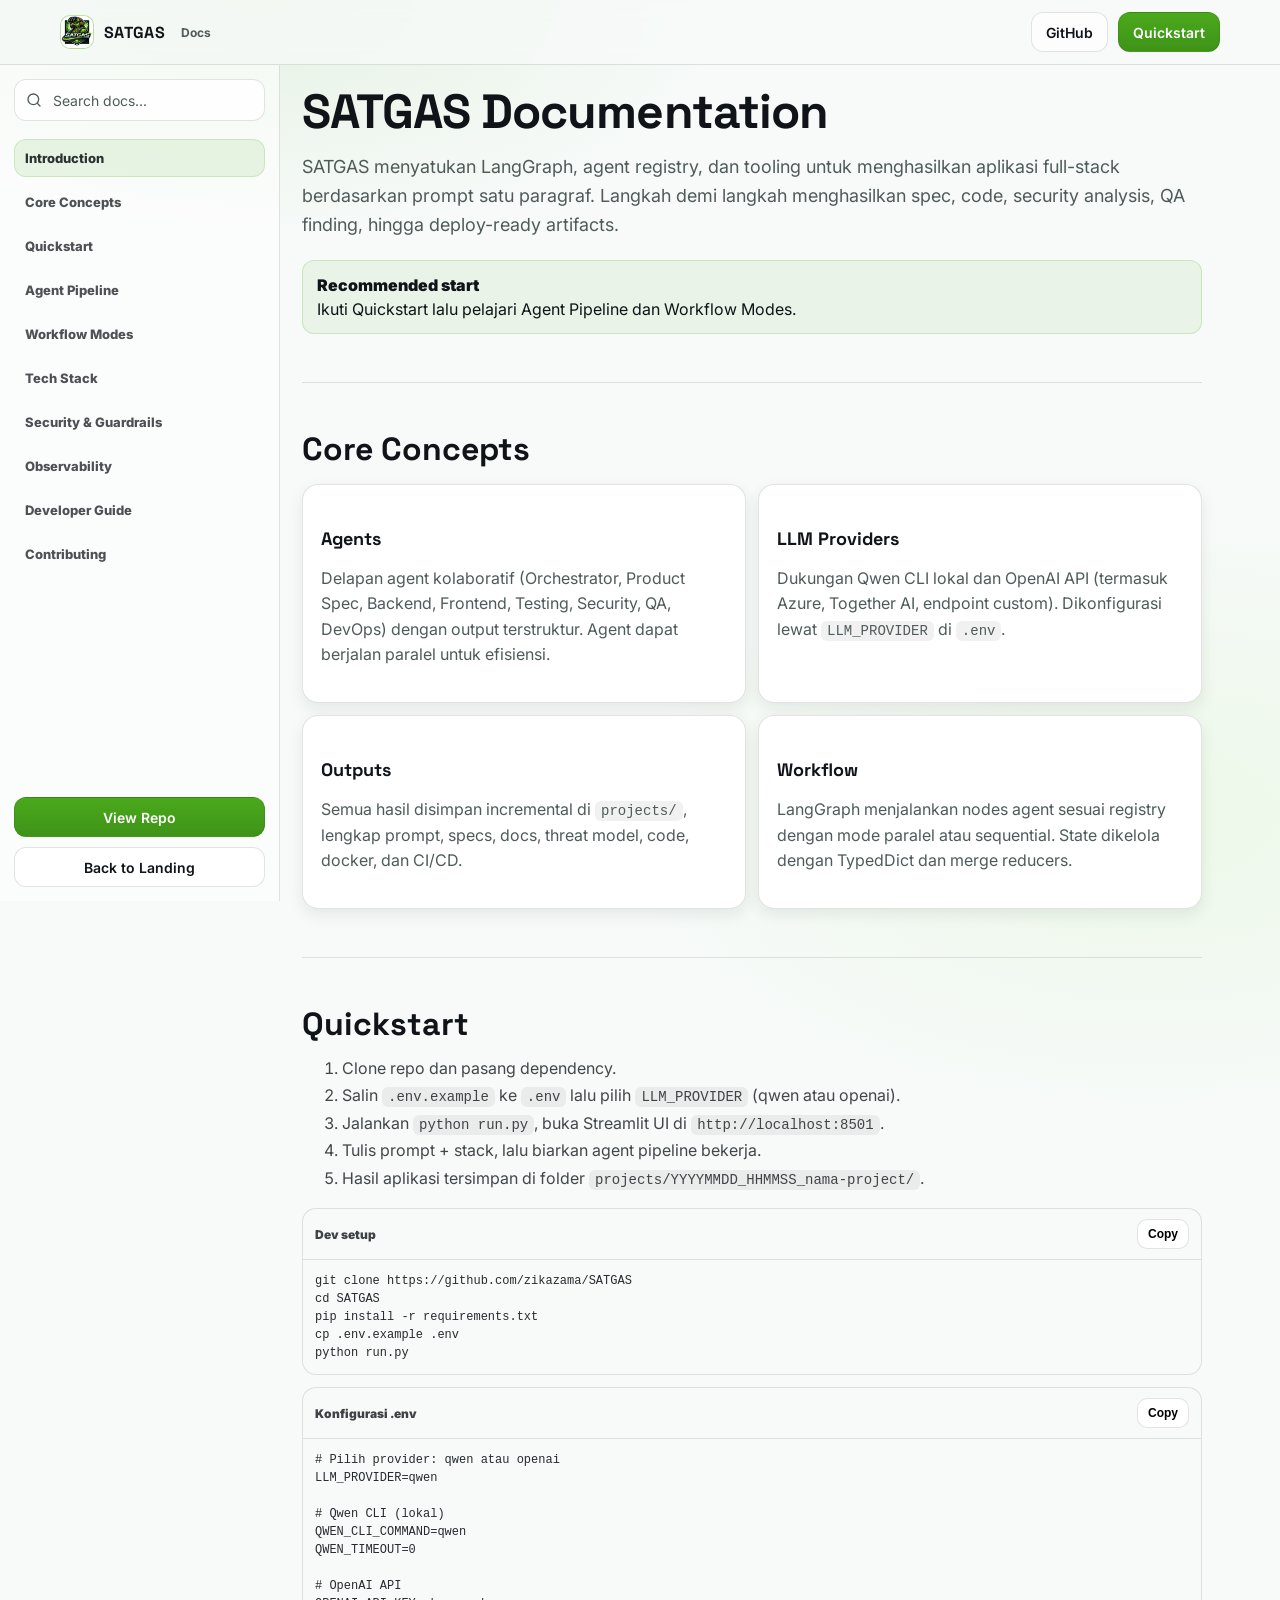
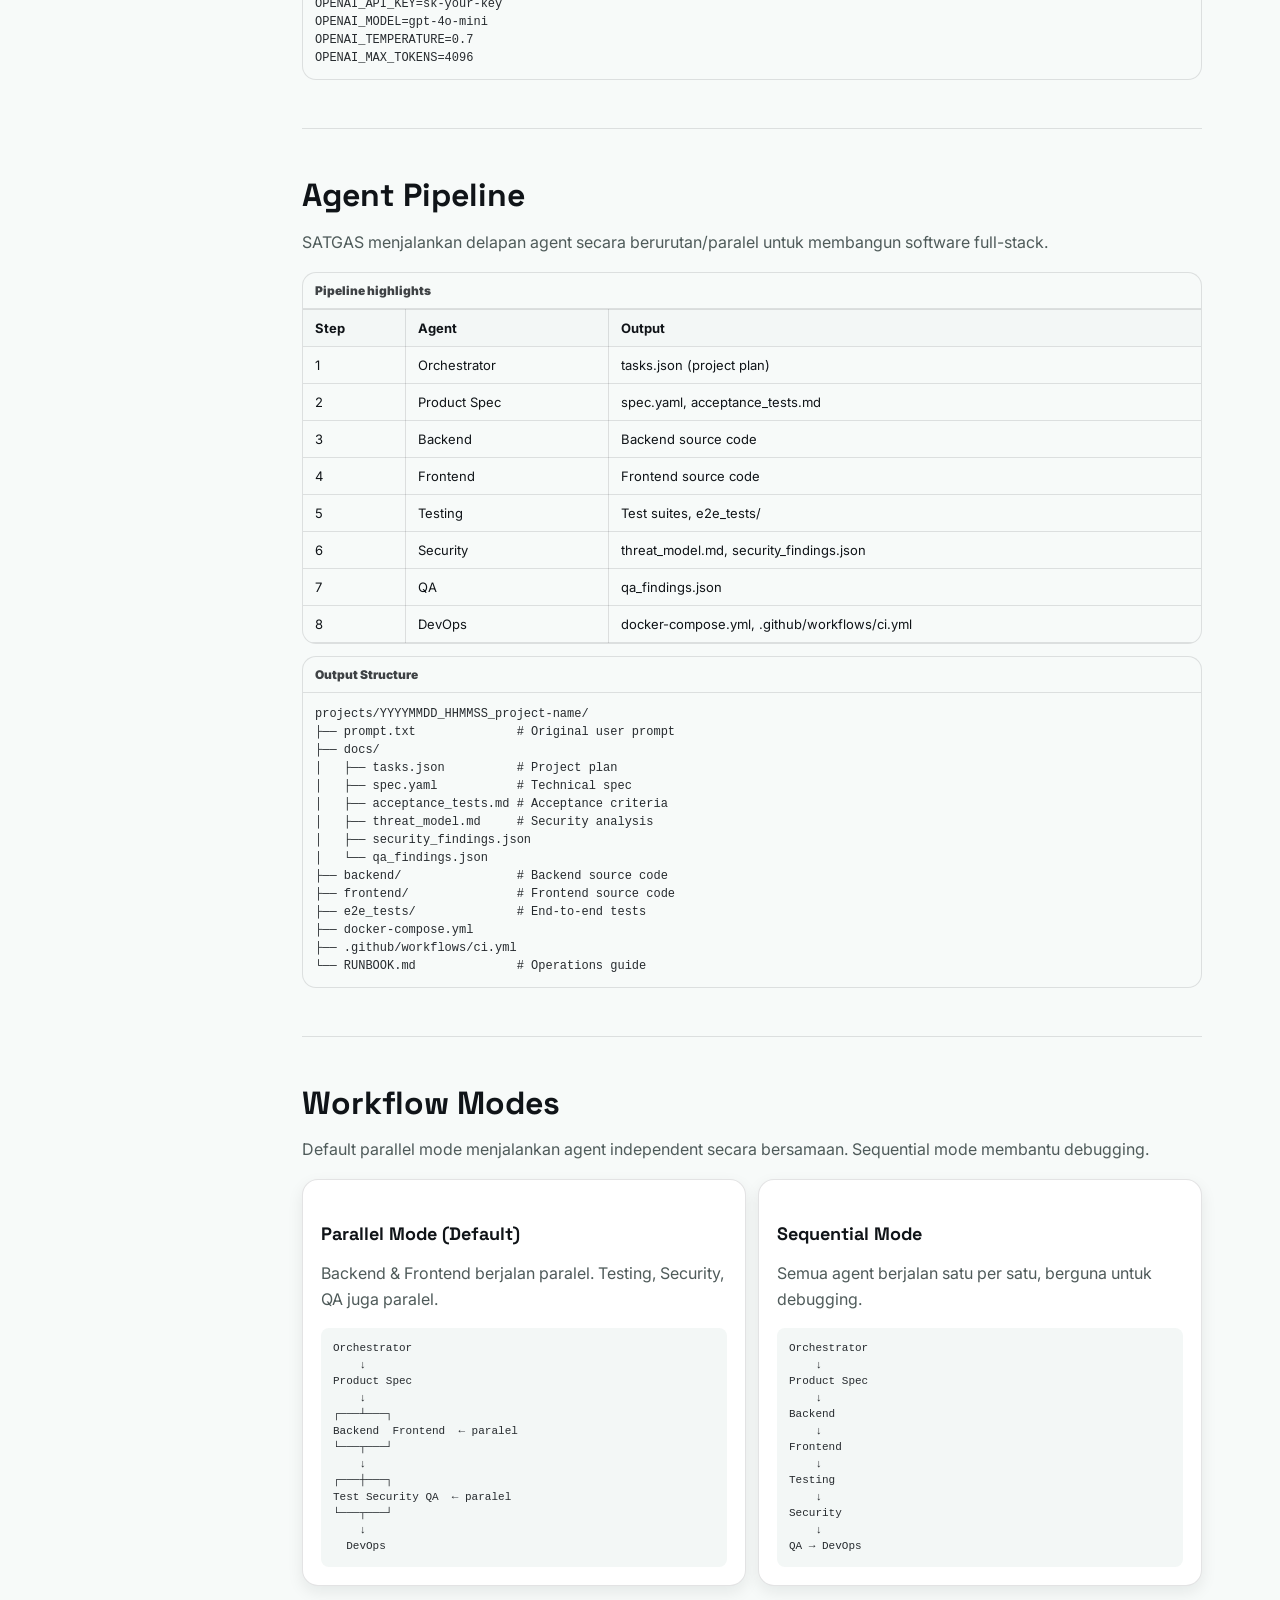
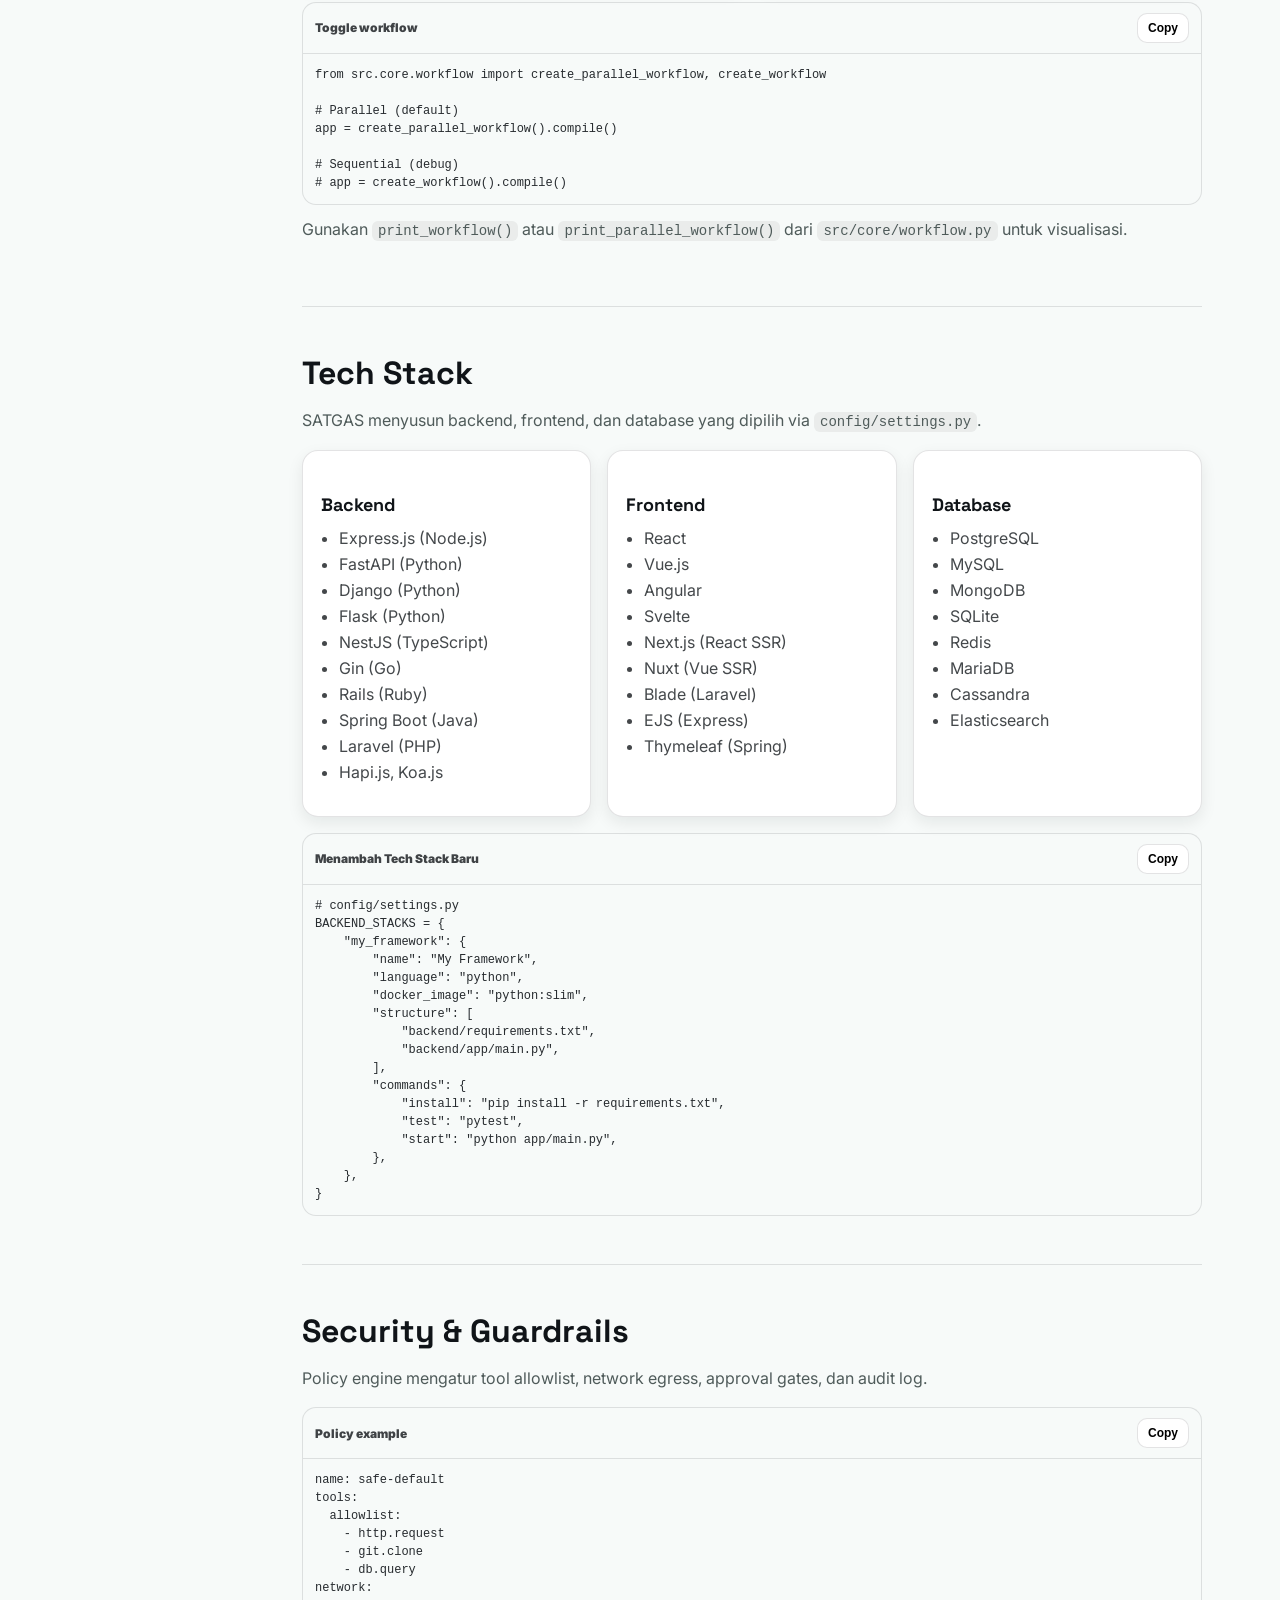
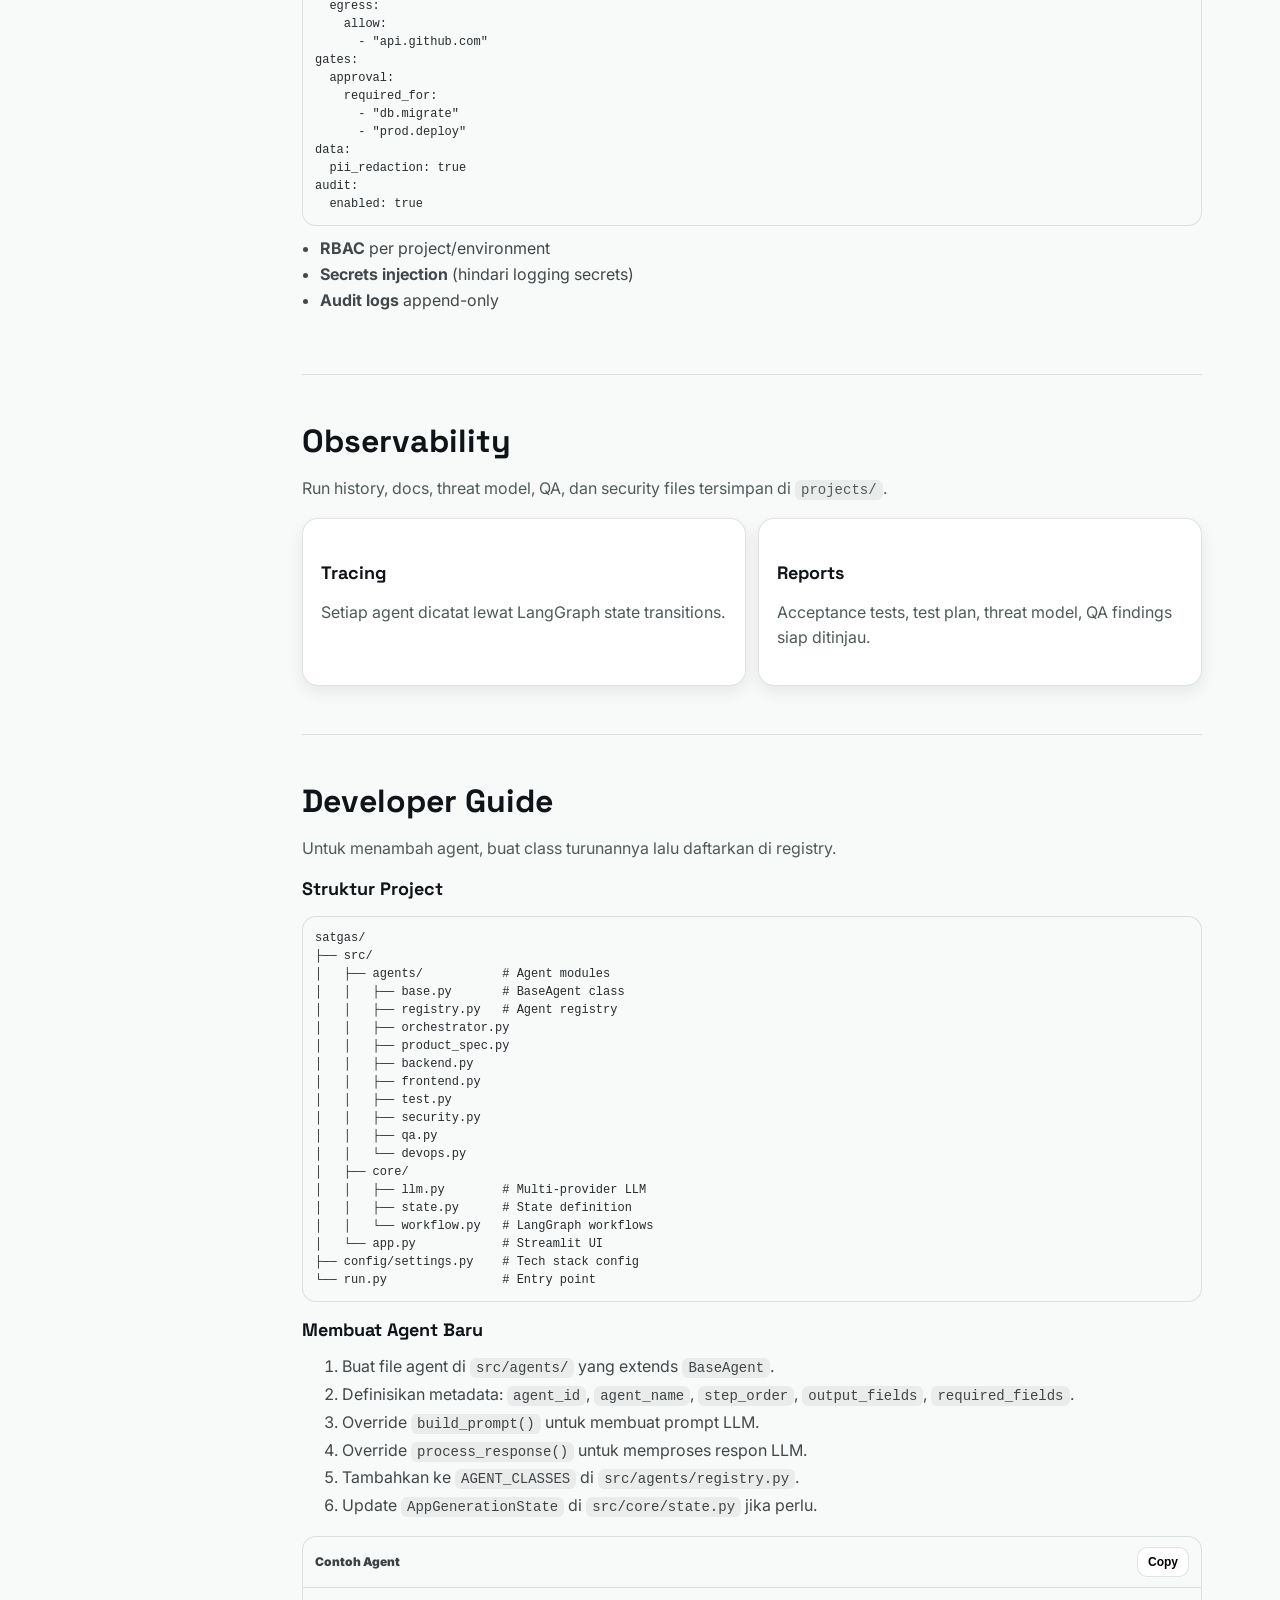
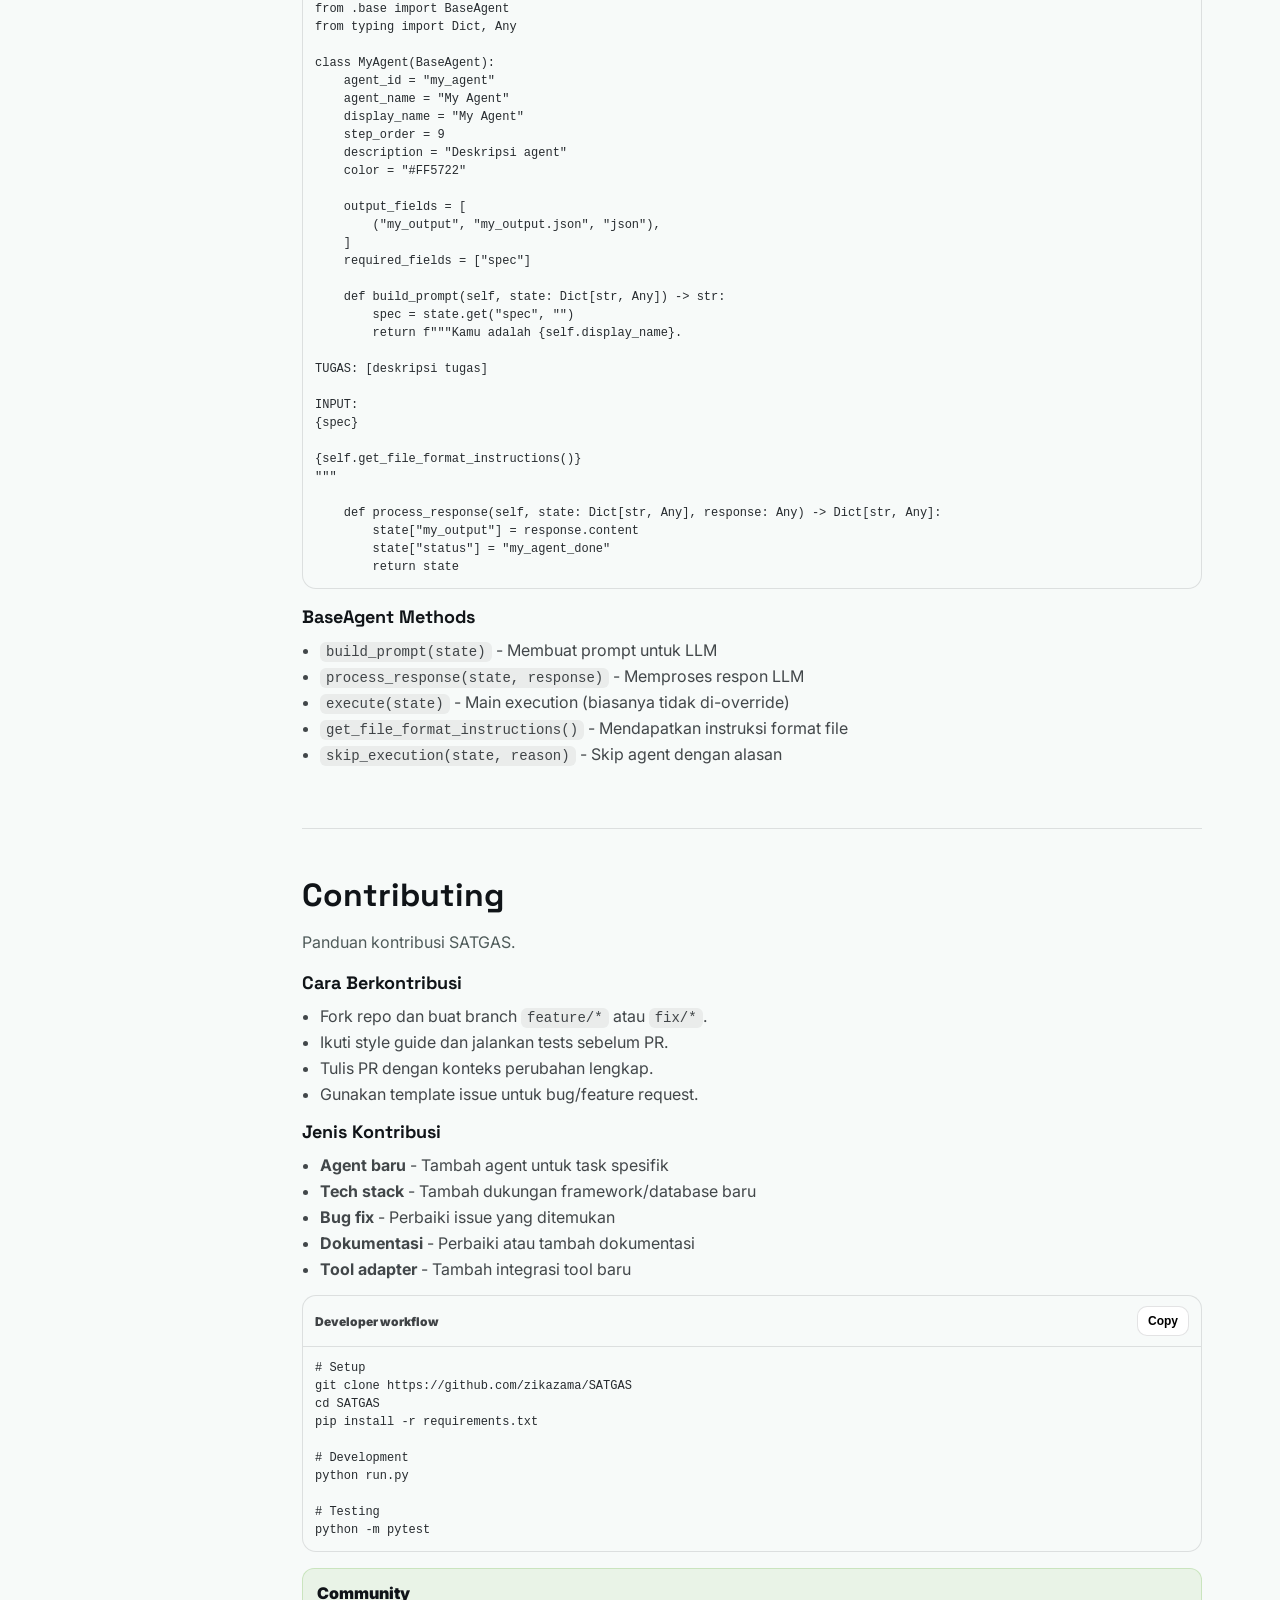
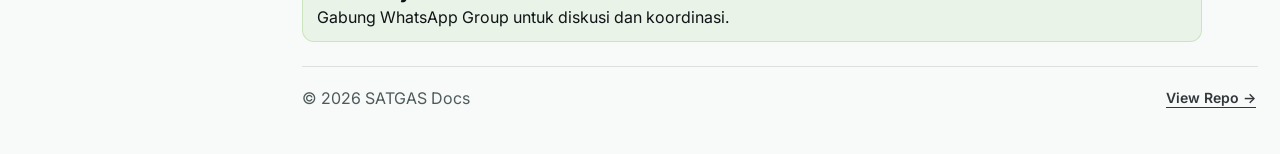
==== commit 32c3b150: "fix: improve docs page mobile responsive - Change grid2 to use explicit 2 columns instead of auto-fi" ====
--- a/docs.html
+++ b/docs.html
@@ -154,7 +154,7 @@
           <div class="codecard__head">
             <span>Pipeline highlights</span>
           </div>
-          <div class="card">
+          <div class="table-wrapper">
             <table>
               <thead>
                 <tr>
--- a/css/style.css
+++ b/css/style.css
@@ -258,7 +258,7 @@
 
 .grid4{display:grid; grid-template-columns:repeat(auto-fit, minmax(240px, 1fr)); gap:12px}
 .grid3{display:grid; grid-template-columns:repeat(3, minmax(240px, 1fr)); gap:16px}
-.grid2{display:grid; grid-template-columns:repeat(auto-fit, minmax(220px, 1fr)); gap:12px}
+.grid2{display:grid; grid-template-columns:repeat(2, 1fr); gap:12px}
 
 /* KPI */
 .kpi-grid{display:grid; grid-template-columns:repeat(4, 1fr); gap:10px; margin-bottom:14px}
@@ -282,8 +282,23 @@
 /* Code blocks */
 .codecard{border-radius:14px; border:1px solid var(--border); background:rgba(247,250,249,.6); overflow:hidden}
 .codecard__head{display:flex; align-items:center; justify-content:space-between; padding:10px 12px; border-bottom:1px solid var(--border); font-size:12px; font-weight:900; color:rgba(16,20,24,.80)}
-.code{margin:0; padding:12px; overflow:auto; font-family: ui-monospace, SFMono-Regular, Menlo, Monaco, Consolas, "Liberation Mono", "Courier New", monospace; font-size:12px; line-height:1.5; color:rgba(16,20,24,.90)}
+.code{margin:0; padding:12px; overflow-x:auto; font-family: ui-monospace, SFMono-Regular, Menlo, Monaco, Consolas, "Liberation Mono", "Courier New", monospace; font-size:12px; line-height:1.5; color:rgba(16,20,24,.90); -webkit-overflow-scrolling:touch}
 .hint{font-size:12px; color:var(--muted); padding:0 12px 12px}
+
+/* Inline code */
+code{
+  font-family: ui-monospace, SFMono-Regular, Menlo, Monaco, Consolas, "Liberation Mono", "Courier New", monospace;
+  font-size:0.875em;
+  background:rgba(16,20,24,.06);
+  padding:2px 6px;
+  border-radius:6px;
+  word-break:break-word;
+}
+pre code{
+  background:none;
+  padding:0;
+  font-size:inherit;
+}
 
 /* Architecture */
 .arch{display:grid; grid-template-columns:repeat(3, 1fr); gap:12px}
@@ -395,21 +410,22 @@
 /* Drawer */
 .drawer{position:fixed; inset:0; display:none; z-index:80}
 .drawer.is-open{display:block}
-.drawer__backdrop{position:absolute; inset:0; background:rgba(16,20,24,.35)}
+.drawer__backdrop{position:absolute; inset:0; background:rgba(16,20,24,.35); z-index:1}
 .drawer__panel{
   position:absolute; right:0; top:0; height:100%; width:min(360px, 92vw);
   background:var(--surface);
   border-left:1px solid var(--border);
   box-shadow:var(--shadow);
   display:flex; flex-direction:column;
+  z-index:2;
 }
 .drawer__panel--docs{width:min(380px, 92vw)}
 .drawer__head{display:flex; align-items:center; justify-content:space-between; padding:14px 14px; border-bottom:1px solid var(--border)}
 .drawer__title{font-weight:900}
-.drawer__links{display:grid; padding:10px 14px}
+.drawer__links{display:grid; padding:10px 14px; overflow-y:auto; flex:1}
 .drawer__links a{padding:10px 10px; border-radius:12px; font-weight:800; color:rgba(16,20,24,.78)}
 .drawer__links a:hover{background:rgba(16,20,24,.04)}
-.drawer__cta{display:grid; gap:10px; padding:14px; margin-top:auto; border-top:1px solid var(--border)}
+.drawer__cta{display:grid; gap:10px; padding:14px; border-top:1px solid var(--border); flex-shrink:0}
 
 /* Docs */
 .docs{display:grid; grid-template-columns:280px 1fr; min-height:calc(100vh - 64px)}
@@ -489,8 +505,11 @@
 .docs table{width:100%; border-collapse:collapse; font-size:13px; margin:0}
 .docs th,.docs td{border:1px solid var(--border); padding:10px 12px; text-align:left}
 .docs thead{background:var(--surface-2)}
+.table-wrapper{overflow-x:auto; -webkit-overflow-scrolling:touch; margin:0 -1px}
 .docs .codecard{overflow-x:auto}
 .docs .card{overflow-x:auto}
+.docs .card .code{max-width:100%; overflow-x:auto}
+.doc p{word-break:break-word}
 .callout{
   margin-top:14px;
   border:1px solid rgba(75,169,28,.20);
@@ -617,6 +636,15 @@
   .kpi__value{font-size:13px}
   .inline-icons{grid-template-columns:1fr 1fr}
   .mini-flow .node{padding:5px 6px; font-size:10px}
+  /* Docs small mobile */
+  .doc .h1{font-size:22px}
+  .doc .h2{font-size:18px}
+  .doc .h3{font-size:14px}
+  .docs__content{padding:12px 8px 24px}
+  .doc .codecard{margin-left:-8px; margin-right:-8px}
+  .doc .card .code{font-size:9px; padding:8px}
+  .doc .list{font-size:13px}
+  .doc .steps{font-size:12px}
 }
 
 /* Docs page mobile */
@@ -624,6 +652,14 @@
   .docs__content{padding:16px 12px 32px}
   .doc__footer{flex-direction:column; gap:12px; text-align:center}
   .doc{margin-bottom:36px; padding-bottom:36px}
+  .doc .h1{font-size:28px}
+  .doc .h2{font-size:22px}
+  .doc .lead{font-size:15px}
+  .concepts-grid{grid-template-columns:1fr}
+  .doc .grid2{grid-template-columns:1fr}
+  .doc .grid3{grid-template-columns:1fr}
+  .topbar--docs .topbar__actions .btn--ghost{display:none}
+  .topbar--docs .topbar__actions .btn--primary{display:none}
 }
 
 @media (max-width: 640px){
@@ -634,8 +670,21 @@
   .callout__title{font-size:13px}
   .callout__body{font-size:13px}
   .doc{margin-bottom:28px; padding-bottom:28px}
-  .doc .h3{margin-top:20px}
+  .doc .h1{font-size:24px}
+  .doc .h2{font-size:20px}
+  .doc .h3{margin-top:16px; font-size:15px}
+  .doc .lead{font-size:14px}
+  .doc .muted{font-size:14px}
   .concepts-grid{grid-template-columns:1fr}
+  .doc .grid2,.doc .grid3{grid-template-columns:1fr}
+  .docs__content{padding:14px 10px 28px}
+  .doc .codecard{margin-left:-10px; margin-right:-10px; border-radius:0; border-left:none; border-right:none}
+  .doc .card{padding:12px; border-radius:12px}
+  .doc .card .code{font-size:10px; padding:10px}
+  .doc .list{padding-left:16px; font-size:14px}
+  .doc .steps{font-size:13px}
+  .doc .steps li{margin-bottom:8px}
+  code{font-size:0.8em; padding:1px 4px}
 }
 
 /* Improve touch targets */
